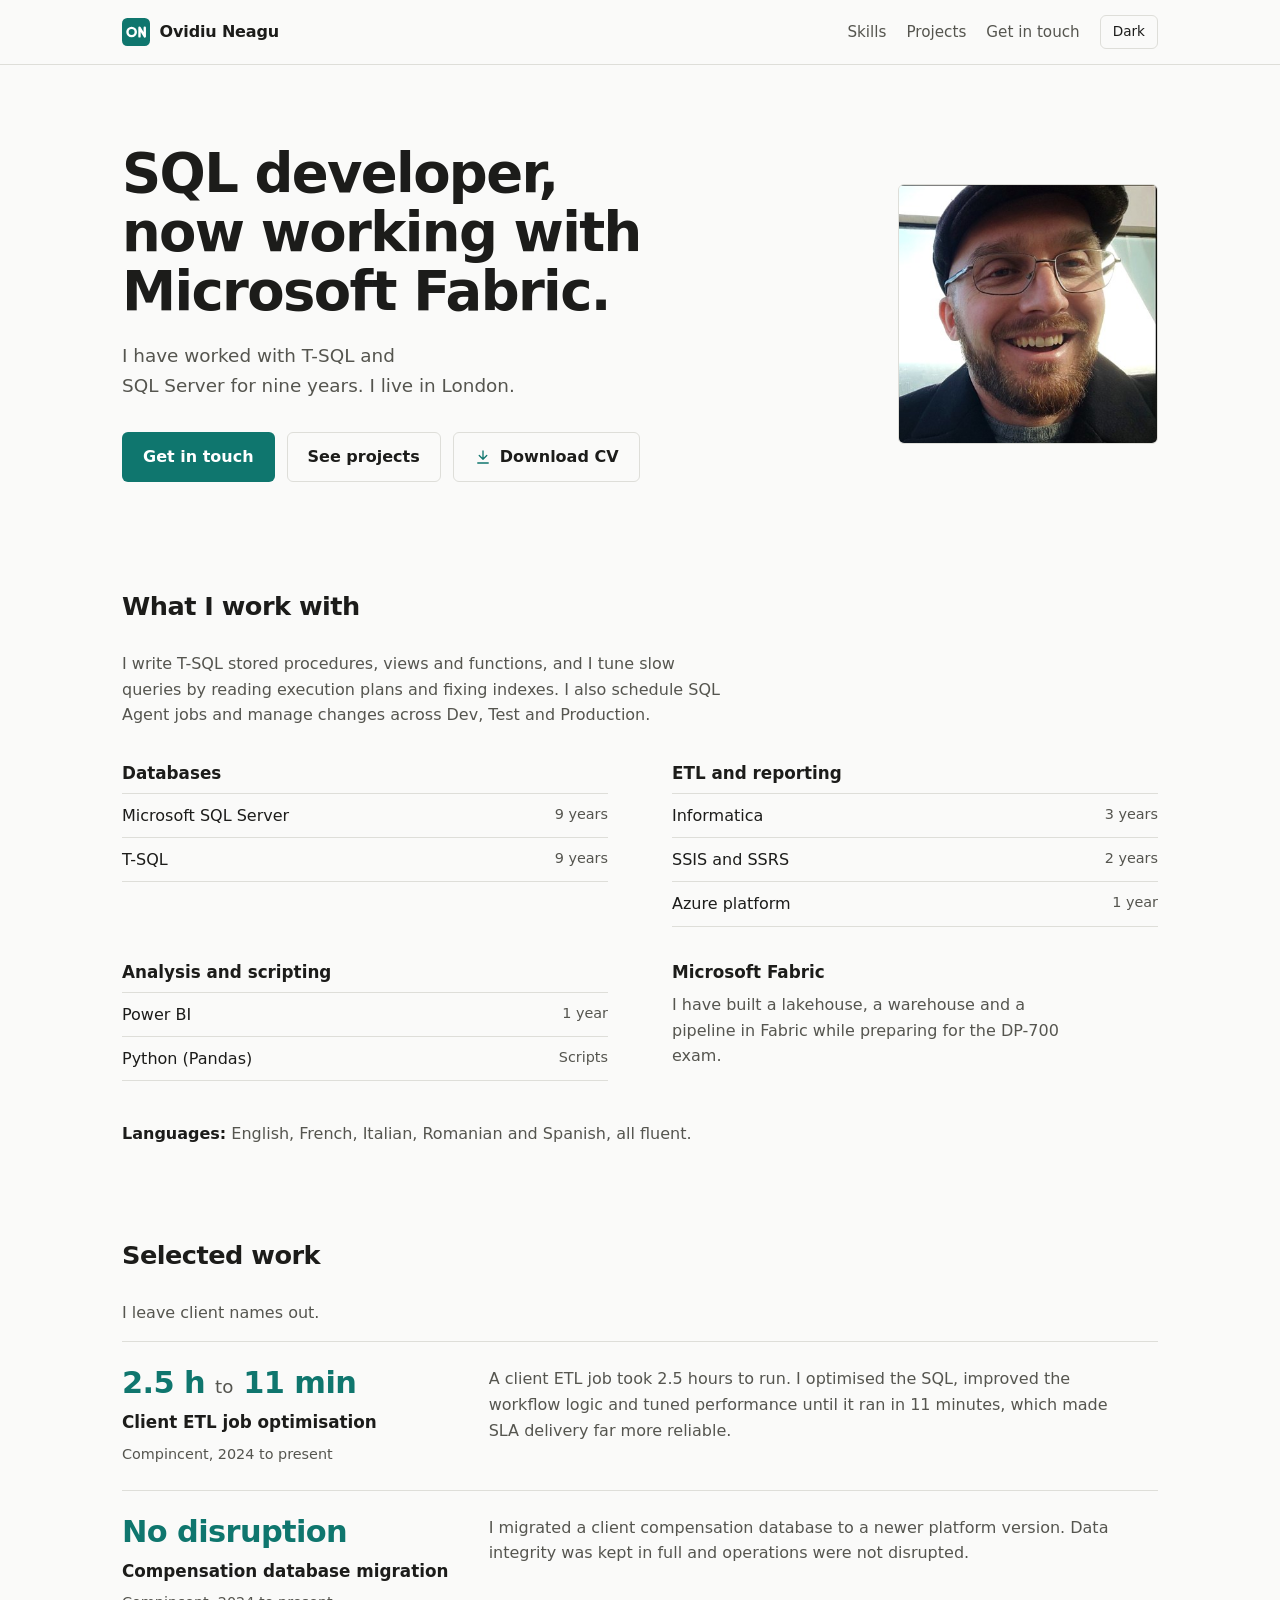
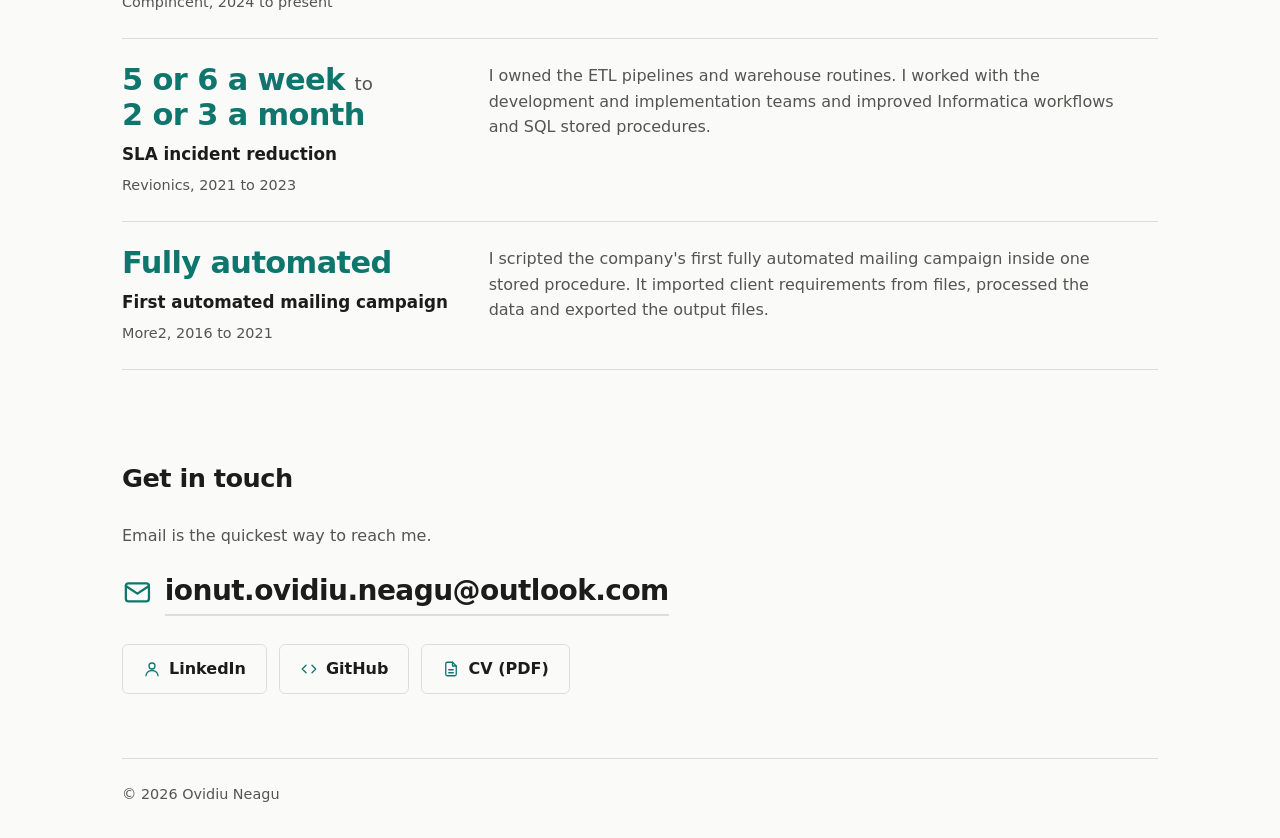
==== index.html @ e5dd5717 "Tighten hero, improve mobile layout, add contact icons and fix footer Co-Authored-By: Claude Opus 5." ====
<!doctype html>
<html lang="en">
<head>
  <meta charset="utf-8">
  <meta name="viewport" content="width=device-width, initial-scale=1">
  <title>Ovidiu Neagu | SQL Developer</title>
  <meta name="description" content="SQL developer with nine years of T-SQL and SQL Server experience, now working with Microsoft Fabric. Based in London.">
  <meta name="color-scheme" content="light dark">
  <meta name="theme-color" content="#fafaf9" media="(prefers-color-scheme: light)">
  <meta name="theme-color" content="#131312" media="(prefers-color-scheme: dark)">
  <link rel="canonical" href="https://ovidiuneagu.win/">
  <link rel="icon" href="favicon.svg" type="image/svg+xml">
  <link rel="icon" href="favicon.ico" sizes="48x48">
  <link rel="apple-touch-icon" href="apple-touch-icon.png">
  <meta property="og:title" content="Ovidiu Neagu | SQL Developer">
  <meta property="og:description" content="SQL developer with nine years of T-SQL and SQL Server experience, now working with Microsoft Fabric.">
  <meta property="og:type" content="website">
  <meta property="og:url" content="https://ovidiuneagu.win/">
  <meta property="og:site_name" content="Ovidiu Neagu">
  <meta property="og:image" content="https://ovidiuneagu.win/og.png">
  <meta property="og:image:width" content="1200">
  <meta property="og:image:height" content="630">
  <meta property="og:image:alt" content="Ovidiu Neagu, SQL developer with nine years of T-SQL and SQL Server experience, now working with Microsoft Fabric.">
  <meta name="twitter:card" content="summary_large_image">
  <script>
    /* Runs before first paint: restores the saved theme and marks JS as available. */
    (function () {
      var root = document.documentElement;
      root.classList.add("js");
      try {
        var saved = localStorage.getItem("theme");
        if (saved === "light" || saved === "dark") root.setAttribute("data-theme", saved);
      } catch (e) {}
    })();
  </script>
  <link rel="stylesheet" href="style.css">
  <script src="script.js" defer></script>
</head>
<body>
  <a class="skip" href="#main">Skip to content</a>

  <header class="nav">
    <div class="wrap nav-inner">
      <a class="brand" href="#top">
        <svg class="logo" viewBox="0 0 64 64" width="28" height="28" aria-hidden="true" focusable="false"><rect width="64" height="64" rx="12" fill="var(--accent)"/><circle cx="22" cy="32" r="9.5" fill="none" stroke="var(--on-accent)" stroke-width="5.5"/><path d="M40 42V22L52 42V22" fill="none" stroke="var(--on-accent)" stroke-width="5.5" stroke-linejoin="round" stroke-linecap="round"/></svg>
        <span>Ovidiu Neagu</span>
      </a>
      <nav aria-label="Primary">
        <a class="nav-skills" href="#skills">Skills</a>
        <a href="#projects">Projects</a>
        <a class="nav-contact" href="#contact">Get in touch</a>
        <button class="theme-toggle" type="button" id="theme-toggle" aria-label="Switch colour theme">Dark</button>
      </nav>
    </div>
  </header>

  <main id="main">
    <section class="hero wrap" id="top">
      <div class="hero-text">
        <h1>SQL developer, now working with Microsoft Fabric.</h1>
        <p class="lead">I have worked with <span class="nowrap">T-SQL</span> and <span class="nowrap">SQL Server</span> for nine years. I live in London.</p>
        <div class="actions">
          <a class="btn btn-primary" href="#contact">Get in touch</a>
          <a class="btn btn-ghost" href="#projects">See projects</a>
          <a class="btn btn-ghost" href="Ovidiu_Neagu_CV.pdf" download><svg class="icon" viewBox="0 0 24 24" width="18" height="18" fill="none" stroke="currentColor" stroke-width="1.75" stroke-linecap="round" stroke-linejoin="round" aria-hidden="true" focusable="false"><path d="M12 4v11m-5-5 5 5 5-5M5 20h14"/></svg>Download CV</a>
        </div>
      </div>
      <img class="portrait" src="portrait.jpg" width="400" height="400" alt="Ovidiu Neagu, smiling, wearing glasses and a flat cap">
    </section>

    <section class="wrap section reveal" id="skills">
      <h2>What I work with</h2>
      <p class="note">I write T-SQL stored procedures, views and functions, and I tune slow queries by reading execution plans and fixing indexes. I also schedule SQL Agent jobs and manage changes across Dev, Test and Production.</p>
      <div class="skill-groups">
        <div class="skill-group">
          <h3>Databases</h3>
          <ul class="skill-list">
            <li><span>Microsoft SQL Server</span><span class="yrs">9 years</span></li>
            <li><span>T-SQL</span><span class="yrs">9 years</span></li>
          </ul>
        </div>
        <div class="skill-group">
          <h3>ETL and reporting</h3>
          <ul class="skill-list">
            <li><span>Informatica</span><span class="yrs">3 years</span></li>
            <li><span>SSIS and SSRS</span><span class="yrs">2 years</span></li>
            <li><span>Azure platform</span><span class="yrs">1 year</span></li>
          </ul>
        </div>
        <div class="skill-group">
          <h3>Analysis and scripting</h3>
          <ul class="skill-list">
            <li><span>Power BI</span><span class="yrs">1 year</span></li>
            <li><span>Python (Pandas)</span><span class="yrs">Scripts</span></li>
          </ul>
        </div>
        <div class="skill-group">
          <h3>Microsoft Fabric</h3>
          <p>I have built a lakehouse, a warehouse and a pipeline in Fabric while preparing for the <span class="nowrap">DP-700</span> exam.</p>
        </div>
      </div>
      <p class="langs"><strong>Languages:</strong> English, French, Italian, Romanian and Spanish, all fluent.</p>
    </section>

    <section class="wrap section reveal" id="projects">
      <h2>Selected work</h2>
      <p class="note">I leave client names out.</p>
      <ol class="projects">
        <li>
          <div>
            <p class="result">2.5 h <span class="to">to</span> 11 min</p>
            <h3>Client ETL job optimisation</h3>
            <p class="meta">Compincent, 2024 to present</p>
          </div>
          <p>A client ETL job took 2.5 hours to run. I optimised the SQL, improved the workflow logic and tuned performance until it ran in 11 minutes, which made SLA delivery far more reliable.</p>
        </li>
        <li>
          <div>
            <p class="result">No disruption</p>
            <h3>Compensation database migration</h3>
            <p class="meta">Compincent, 2024 to present</p>
          </div>
          <p>I migrated a client compensation database to a newer platform version. Data integrity was kept in full and operations were not disrupted.</p>
        </li>
        <li>
          <div>
            <p class="result">5 or 6 a week <span class="to">to</span> 2 or 3 a month</p>
            <h3>SLA incident reduction</h3>
            <p class="meta">Revionics, 2021 to 2023</p>
          </div>
          <p>I owned the ETL pipelines and warehouse routines. I worked with the development and implementation teams and improved Informatica workflows and SQL stored procedures.</p>
        </li>
        <li>
          <div>
            <p class="result">Fully automated</p>
            <h3>First automated mailing campaign</h3>
            <p class="meta">More2, 2016 to 2021</p>
          </div>
          <p>I scripted the company's first fully automated mailing campaign inside one stored procedure. It imported client requirements from files, processed the data and exported the output files.</p>
        </li>
      </ol>
    </section>

    <!--
      Fabric learning log, hidden until there is a first entry.
      To bring it back: paste a section with id="fabric" here and add a nav link to #fabric.
    -->

    <section class="wrap section contact reveal" id="contact">
      <h2>Get in touch</h2>
      <p class="note">Email is the quickest way to reach me.</p>
      <a class="email-big" href="mailto:ionut.ovidiu.neagu@outlook.com"><svg class="icon" viewBox="0 0 24 24" width="18" height="18" fill="none" stroke="currentColor" stroke-width="1.75" stroke-linecap="round" stroke-linejoin="round" aria-hidden="true" focusable="false"><rect x="3" y="5" width="18" height="14" rx="2"/><path d="m3 7 9 6 9-6"/></svg><span>ionut.ovidiu.neagu@outlook.com</span></a>
      <ul class="contact-links">
        <li><a class="btn btn-ghost" href="https://www.linkedin.com/in/ovi-neagu-33716b99/"><svg class="icon" viewBox="0 0 24 24" width="18" height="18" fill="none" stroke="currentColor" stroke-width="1.75" stroke-linecap="round" stroke-linejoin="round" aria-hidden="true" focusable="false"><circle cx="12" cy="8" r="4"/><path d="M4 21c0-4 3.6-7 8-7s8 3 8 7"/></svg>LinkedIn</a></li>
        <li><a class="btn btn-ghost" href="https://github.com/OvISaN-1"><svg class="icon" viewBox="0 0 24 24" width="18" height="18" fill="none" stroke="currentColor" stroke-width="1.75" stroke-linecap="round" stroke-linejoin="round" aria-hidden="true" focusable="false"><path d="m8 7-5 5 5 5M16 7l5 5-5 5"/></svg>GitHub</a></li>
        <li><a class="btn btn-ghost" href="Ovidiu_Neagu_CV.pdf" download><svg class="icon" viewBox="0 0 24 24" width="18" height="18" fill="none" stroke="currentColor" stroke-width="1.75" stroke-linecap="round" stroke-linejoin="round" aria-hidden="true" focusable="false"><path d="M14 3H7a2 2 0 0 0-2 2v14a2 2 0 0 0 2 2h10a2 2 0 0 0 2-2V8z"/><path d="M14 3v5h5M9 13h6M9 17h6"/></svg>CV (PDF)</a></li>
      </ul>
    </section>
  </main>

  <footer class="wrap footer">
    <p>&copy; 2026 Ovidiu Neagu</p>
  </footer>
</body>
</html>
---- style.css ----
:root {
  color-scheme: light;
  --bg: #fafaf9;
  --text: #1c1c1a;
  --muted: #55554f;
  --line: #deded9;
  --accent: #0f766e;
  --on-accent: #ffffff;
  --radius: 6px;
  --font: system-ui, -apple-system, "Segoe UI", Roboto, "Helvetica Neue", Arial, sans-serif;
}

/* Dark follows the system unless the visitor chose a theme with the toggle. */
@media (prefers-color-scheme: dark) {
  :root:not([data-theme="light"]) {
    color-scheme: dark;
    --bg: #131312;
    --text: #ecece8;
    --muted: #a8a8a0;
    --line: #2d2d2a;
    --accent: #5eead4;
    --on-accent: #042f2e;
  }
}

:root[data-theme="dark"] {
  color-scheme: dark;
  --bg: #131312;
  --text: #ecece8;
  --muted: #a8a8a0;
  --line: #2d2d2a;
  --accent: #5eead4;
  --on-accent: #042f2e;
}

* { box-sizing: border-box; }
html { scroll-behavior: smooth; }
body {
  margin: 0;
  background: var(--bg);
  color: var(--text);
  font-family: var(--font);
  line-height: 1.6;
  -webkit-font-smoothing: antialiased;
  transition: background-color .25s ease, color .25s ease;
}

.wrap { max-width: 1100px; margin: 0 auto; padding: 0 1rem; }
@media (min-width: 768px) { .wrap { padding: 0 2rem; } }

a { color: inherit; }
:focus-visible { outline: 2px solid var(--accent); outline-offset: 3px; border-radius: var(--radius); }

.skip {
  position: absolute; left: -999px; top: 0;
  background: var(--accent); color: var(--on-accent);
  padding: .5rem 1rem; border-radius: var(--radius);
}
.skip:focus { left: 1rem; top: 1rem; z-index: 20; }

/* Navigation */
.nav {
  position: sticky; top: 0; z-index: 10;
  background: var(--bg);
  border-bottom: 1px solid var(--line);
  transition: background-color .25s ease, border-color .25s ease;
}
.nav-inner { display: flex; align-items: center; justify-content: space-between; height: 64px; }
.brand { display: inline-flex; align-items: center; gap: .6rem; font-weight: 600; text-decoration: none; letter-spacing: -0.01em; }
.logo { display: block; flex: none; }
.nav nav { display: flex; align-items: center; gap: 1.25rem; font-size: .95rem; }
.nav nav a { text-decoration: none; color: var(--muted); transition: color .2s ease; }
.nav nav a:hover { color: var(--text); }

.theme-toggle {
  font: inherit;
  font-size: .85rem;
  color: var(--text);
  background: transparent;
  border: 1px solid var(--line);
  border-radius: var(--radius);
  padding: .3rem .75rem;
  cursor: pointer;
  transition: border-color .2s ease, transform .15s ease;
}
.theme-toggle:hover { border-color: var(--muted); }
.theme-toggle:active { transform: translateY(1px); }

@media (max-width: 560px) {
  .nav nav { gap: .9rem; font-size: .85rem; }
  .nav-skills, .nav-contact { display: none; }
}

/* Hero */
.hero {
  padding-top: 2.5rem; padding-bottom: 1.5rem;
  display: grid; grid-template-columns: minmax(0, 1fr); gap: 1.75rem; align-items: center;
}
.portrait {
  display: block; width: 100%; max-width: 104px; height: auto; aspect-ratio: 1; order: -1;
  object-fit: cover; border-radius: var(--radius); border: 1px solid var(--line);
}
@media (min-width: 860px) {
  .hero { grid-template-columns: minmax(0, 1fr) 260px; gap: 4rem; padding-top: 5rem; padding-bottom: 2rem; }
  .portrait { max-width: none; order: 0; }
}
h1 {
  font-size: clamp(2.1rem, 4.6vw, 3.4rem);
  line-height: 1.08;
  letter-spacing: -0.03em;
  font-weight: 650;
  margin: 0 0 1.25rem;
  max-width: 22ch;
  text-wrap: balance;
}
.lead { font-size: 1.15rem; color: var(--muted); max-width: 52ch; margin: 0 0 2rem; text-wrap: balance; }
.nowrap { white-space: nowrap; }
.actions { display: flex; flex-wrap: wrap; gap: .75rem; }
@media (max-width: 560px) {
  .actions { display: grid; grid-template-columns: 1fr 1fr; }
  .actions .btn-primary { grid-column: 1 / -1; }
}
@media (max-width: 380px) {
  .actions { grid-template-columns: 1fr; }
}

.btn {
  display: inline-flex; align-items: center; justify-content: center; gap: .5rem;
  padding: .7rem 1.25rem;
  border-radius: var(--radius);
  text-decoration: none;
  font-weight: 550;
  white-space: nowrap;
  border: 1px solid transparent;
  transition: transform .15s ease, filter .2s ease, border-color .2s ease;
}
.btn:active { transform: translateY(1px); }
.btn-primary { background: var(--accent); color: var(--on-accent); }
.btn-primary:hover { filter: brightness(1.08); }
.btn-ghost { border-color: var(--line); color: var(--text); }
.btn-ghost:hover { border-color: var(--muted); }
.icon { flex: none; display: block; }
.btn-ghost .icon { color: var(--accent); }

/* Sections */
.section { padding-top: 4.5rem; padding-bottom: 1rem; scroll-margin-top: 64px; }
h2 { font-size: 1.6rem; letter-spacing: -0.02em; margin: 0 0 1.5rem; }
h3 { font-size: 1.05rem; margin: 0 0 .4rem; }
p { margin: 0 0 1rem; }
.note { color: var(--muted); max-width: 60ch; }

/* Skills: grouped rows with years, two columns on wider screens */
.skill-groups { display: grid; grid-template-columns: 1fr; gap: 2rem 4rem; margin-top: 2rem; }
.skill-group p { color: var(--muted); max-width: 40ch; margin: 0; }
.skill-list { list-style: none; margin: 0; padding: 0; }
.skill-list li { display: flex; justify-content: space-between; gap: 1rem; padding: .55rem 0; border-top: 1px solid var(--line); }
.skill-list li:last-child { border-bottom: 1px solid var(--line); }
.yrs { color: var(--muted); font-size: .9rem; font-variant-numeric: tabular-nums; white-space: nowrap; }
.langs { margin: 2.5rem 0 0; color: var(--muted); }
.langs strong { color: var(--text); font-weight: 600; }
@media (min-width: 768px) { .skill-groups { grid-template-columns: 1fr 1fr; } }

/* Projects */
.projects { list-style: none; margin: 0; padding: 0; }
.projects li { padding: 1.5rem 0; border-top: 1px solid var(--line); display: grid; grid-template-columns: 1fr; gap: .25rem 2rem; }
.projects li:last-child { border-bottom: 1px solid var(--line); }
.projects p { color: var(--muted); margin: 0; max-width: 62ch; }
.projects .meta { font-size: .9rem; margin-top: .15rem; }
.projects .result { color: var(--accent); font-size: clamp(1.5rem, 3vw, 1.9rem); font-weight: 650; letter-spacing: -0.02em; line-height: 1.15; margin: 0 0 .5rem; max-width: 14ch; text-wrap: balance; font-variant-numeric: tabular-nums; }
.projects .to { color: var(--muted); font-size: .6em; font-weight: 500; letter-spacing: 0; }
@media (min-width: 768px) { .projects li { grid-template-columns: 1fr 2fr; } }

/* Contact */
.contact { padding-bottom: 4rem; }
.email-big {
  display: inline-flex; align-items: center; gap: .75rem; margin-top: .25rem;
  font-size: clamp(1.1rem, 3.2vw, 1.75rem); font-weight: 600; letter-spacing: -0.02em;
  color: var(--text); text-decoration: none; overflow-wrap: anywhere;
}
.email-big .icon { width: 1.1em; height: 1.1em; color: var(--accent); }
.email-big span { border-bottom: 2px solid var(--line); transition: border-color .2s ease; }
.email-big:hover span { border-color: var(--accent); }
.contact-links { list-style: none; padding: 0; margin: 1.75rem 0 0; display: flex; flex-wrap: wrap; gap: .75rem; }

.footer { padding-bottom: 2rem; color: var(--muted); font-size: .9rem; }
.footer p { border-top: 1px solid var(--line); padding-top: 1.5rem; margin: 0; }

/* Scroll reveal: only hides content when JavaScript is running. */
.js .reveal { opacity: 0; transform: translateY(14px); transition: opacity .6s cubic-bezier(.16, 1, .3, 1), transform .6s cubic-bezier(.16, 1, .3, 1); }
.js .reveal.is-visible { opacity: 1; transform: none; }

@media (prefers-reduced-motion: reduce) {
  html { scroll-behavior: auto; }
  * { transition: none !important; }
  .js .reveal { opacity: 1; transform: none; }
}
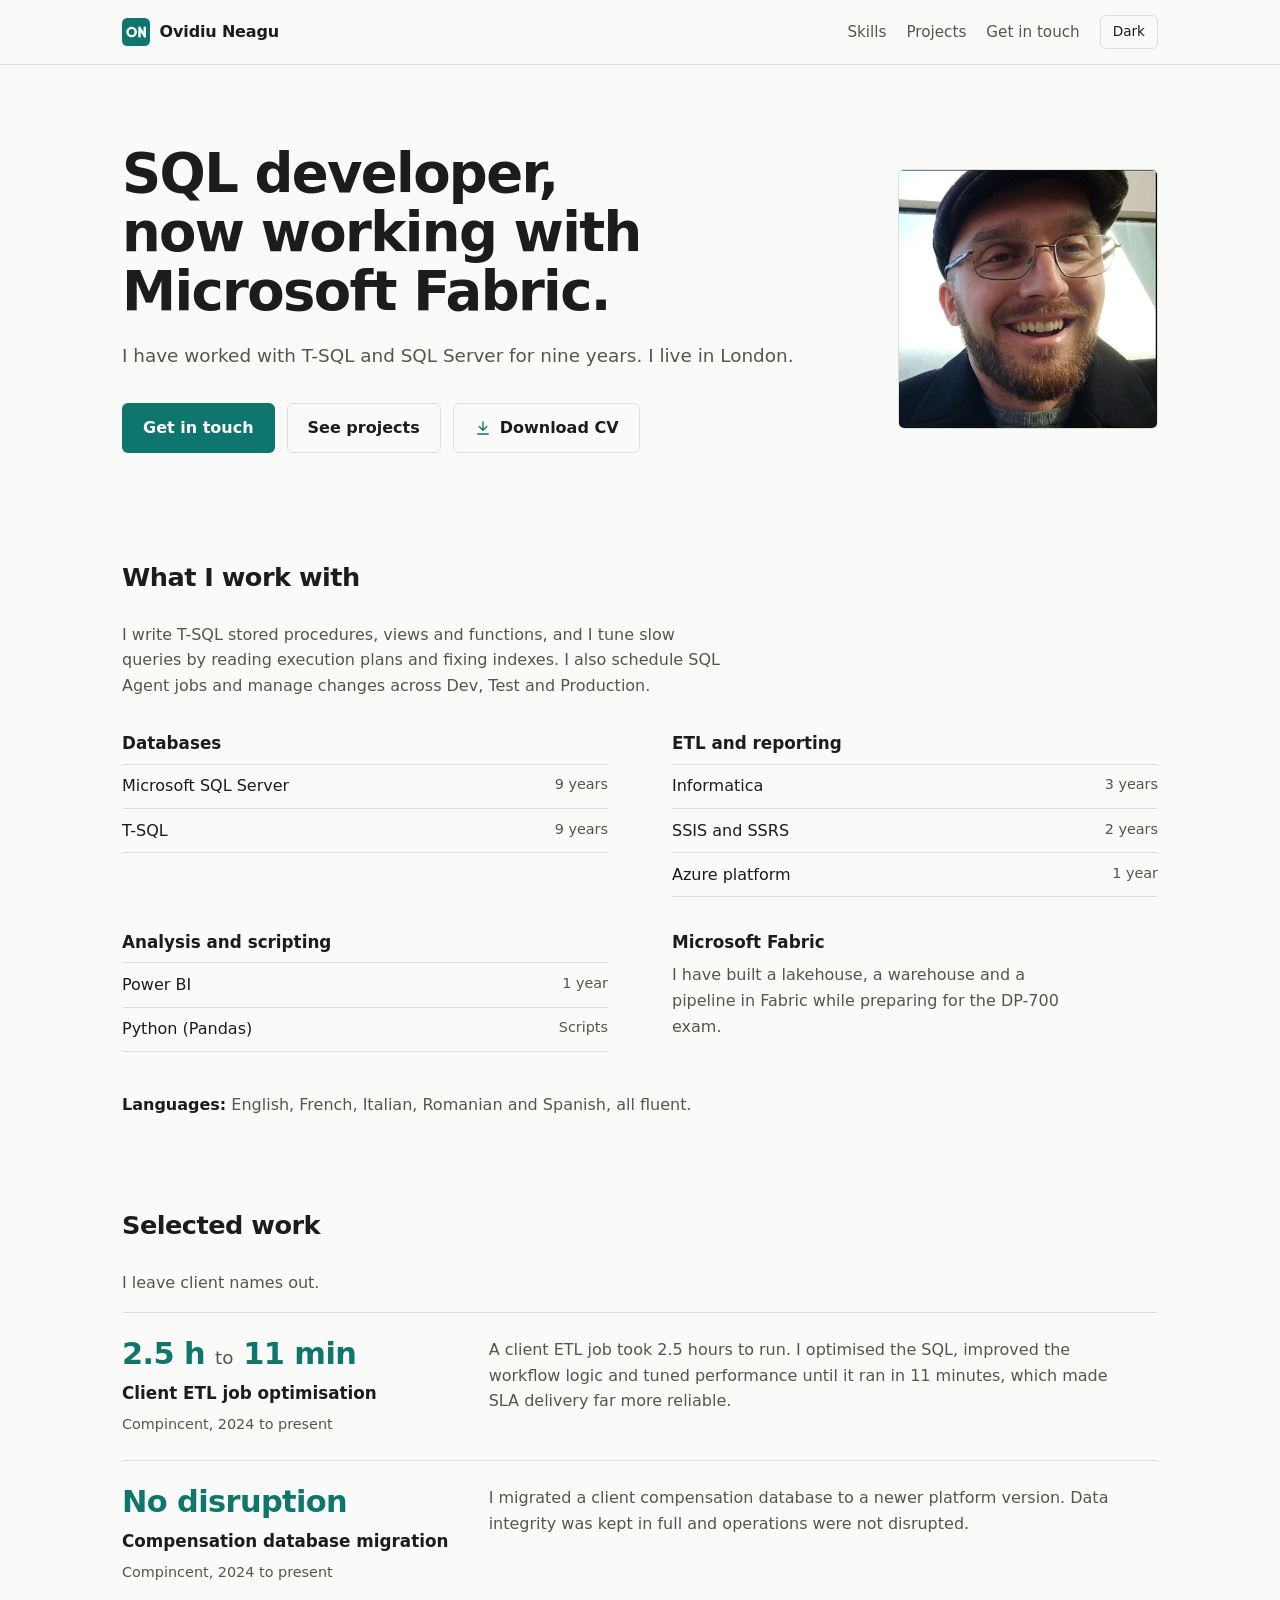
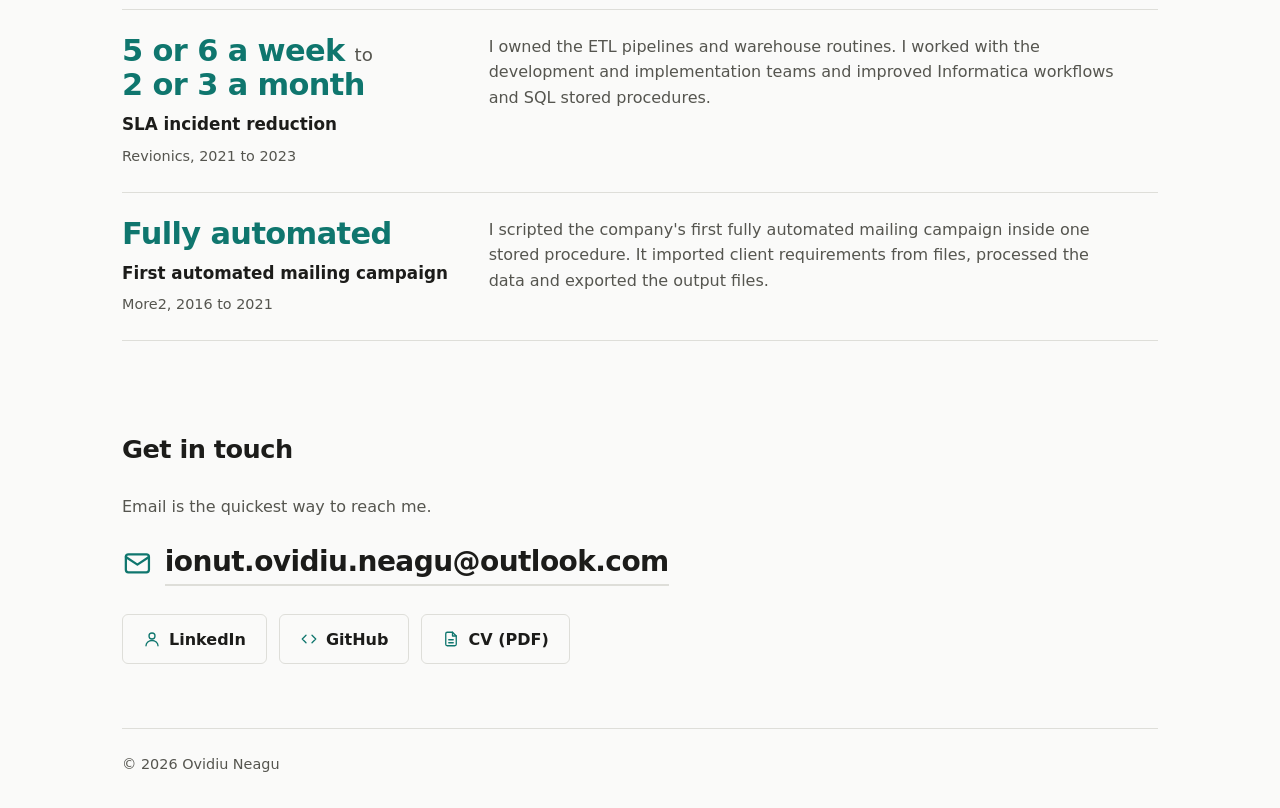
==== commit b5c6e758: "Fix awkward line breaks in the hero intro Co-Authored-By: Claude Opus 5.5 <noreply@anthropic.com> Cl" ====
--- a/index.html
+++ b/index.html
@@ -58,7 +58,7 @@
     <section class="hero wrap" id="top">
       <div class="hero-text">
         <h1>SQL developer, now working with Microsoft Fabric.</h1>
-        <p class="lead">I have worked with <span class="nowrap">T-SQL</span> and <span class="nowrap">SQL Server</span> for nine years. I live in London.</p>
+        <p class="lead">I have worked with <span class="nowrap">T-SQL</span> and <span class="nowrap">SQL Server</span> <span class="nowrap">for nine years.</span> <span class="nowrap">I live in London.</span></p>
         <div class="actions">
           <a class="btn btn-primary" href="#contact">Get in touch</a>
           <a class="btn btn-ghost" href="#projects">See projects</a>
--- a/style.css
+++ b/style.css
@@ -113,7 +113,7 @@
   max-width: 22ch;
   text-wrap: balance;
 }
-.lead { font-size: 1.15rem; color: var(--muted); max-width: 52ch; margin: 0 0 2rem; text-wrap: balance; }
+.lead { font-size: 1.15rem; color: var(--muted); max-width: 58ch; margin: 0 0 2rem; text-wrap: pretty; }
 .nowrap { white-space: nowrap; }
 .actions { display: flex; flex-wrap: wrap; gap: .75rem; }
 @media (max-width: 560px) {
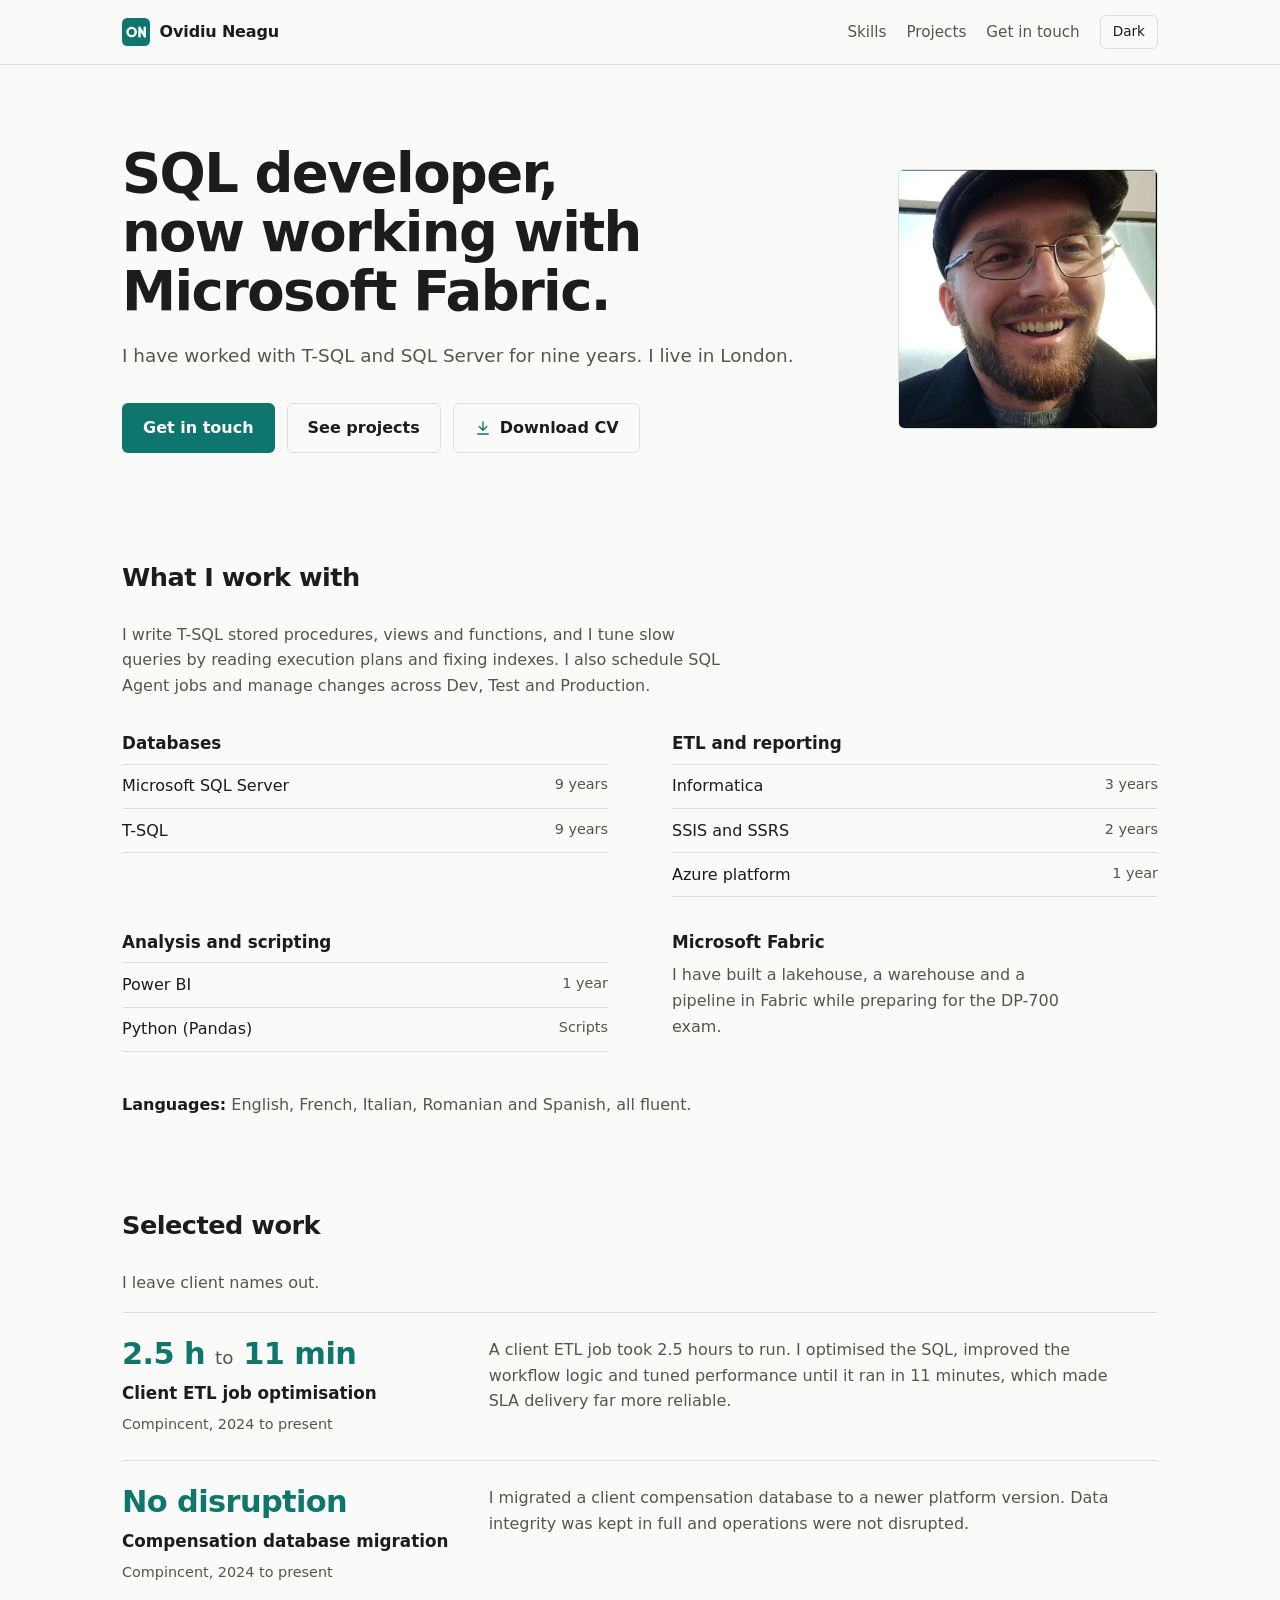
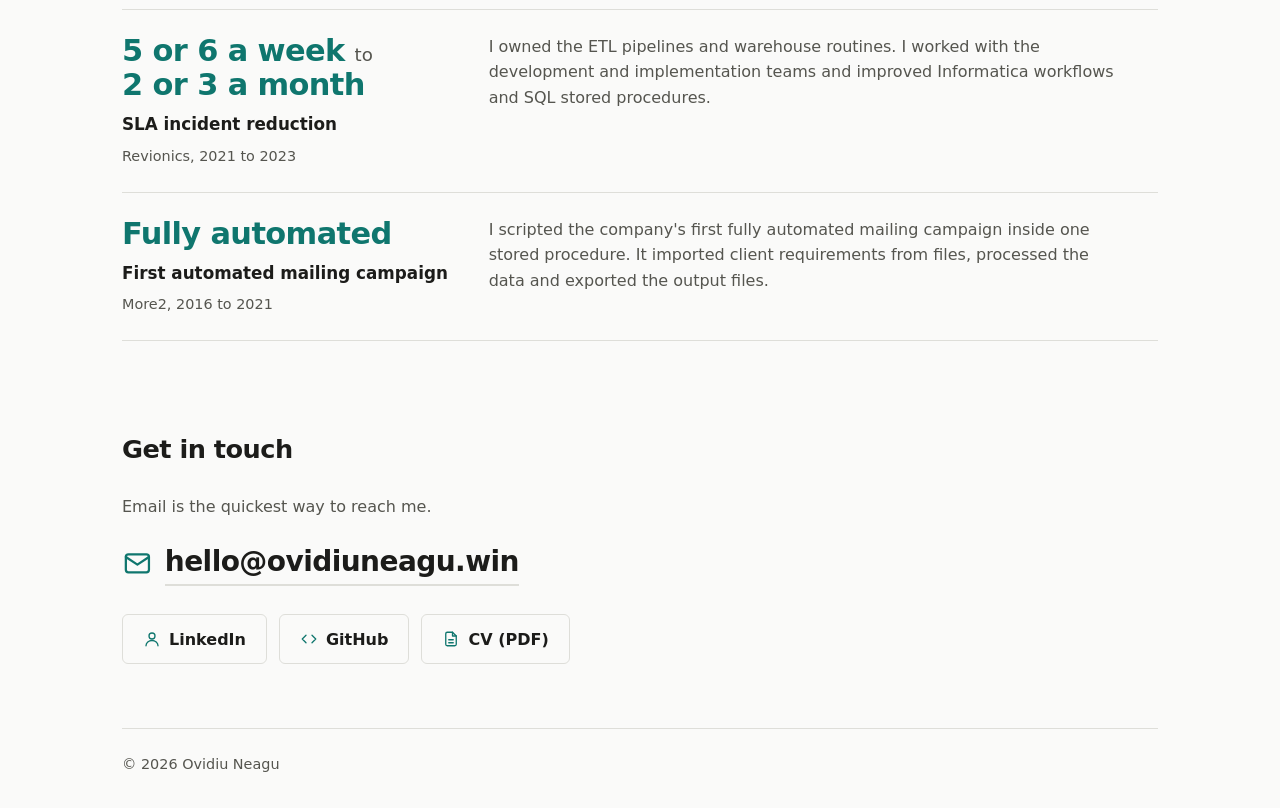
==== commit 80b74f47: "Switch to hello@ovidiuneagu.win, hide address from scrapers, update CV Co-Authored-By: Claude Opus 5" ====
--- a/index.html
+++ b/index.html
@@ -149,7 +149,7 @@
     <section class="wrap section contact reveal" id="contact">
       <h2>Get in touch</h2>
       <p class="note">Email is the quickest way to reach me.</p>
-      <a class="email-big" href="mailto:ionut.ovidiu.neagu@outlook.com"><svg class="icon" viewBox="0 0 24 24" width="18" height="18" fill="none" stroke="currentColor" stroke-width="1.75" stroke-linecap="round" stroke-linejoin="round" aria-hidden="true" focusable="false"><rect x="3" y="5" width="18" height="14" rx="2"/><path d="m3 7 9 6 9-6"/></svg><span>ionut.ovidiu.neagu@outlook.com</span></a>
+      <a class="email-big" id="email-link" href="#contact" data-user="hello" data-domain="ovidiuneagu.win"><svg class="icon" viewBox="0 0 24 24" width="18" height="18" fill="none" stroke="currentColor" stroke-width="1.75" stroke-linecap="round" stroke-linejoin="round" aria-hidden="true" focusable="false"><rect x="3" y="5" width="18" height="14" rx="2"/><path d="m3 7 9 6 9-6"/></svg><span>hello at ovidiuneagu.win</span></a>
       <ul class="contact-links">
         <li><a class="btn btn-ghost" href="https://www.linkedin.com/in/ovi-neagu-33716b99/"><svg class="icon" viewBox="0 0 24 24" width="18" height="18" fill="none" stroke="currentColor" stroke-width="1.75" stroke-linecap="round" stroke-linejoin="round" aria-hidden="true" focusable="false"><circle cx="12" cy="8" r="4"/><path d="M4 21c0-4 3.6-7 8-7s8 3 8 7"/></svg>LinkedIn</a></li>
         <li><a class="btn btn-ghost" href="https://github.com/OvISaN-1"><svg class="icon" viewBox="0 0 24 24" width="18" height="18" fill="none" stroke="currentColor" stroke-width="1.75" stroke-linecap="round" stroke-linejoin="round" aria-hidden="true" focusable="false"><path d="m8 7-5 5 5 5M16 7l5 5-5 5"/></svg>GitHub</a></li>
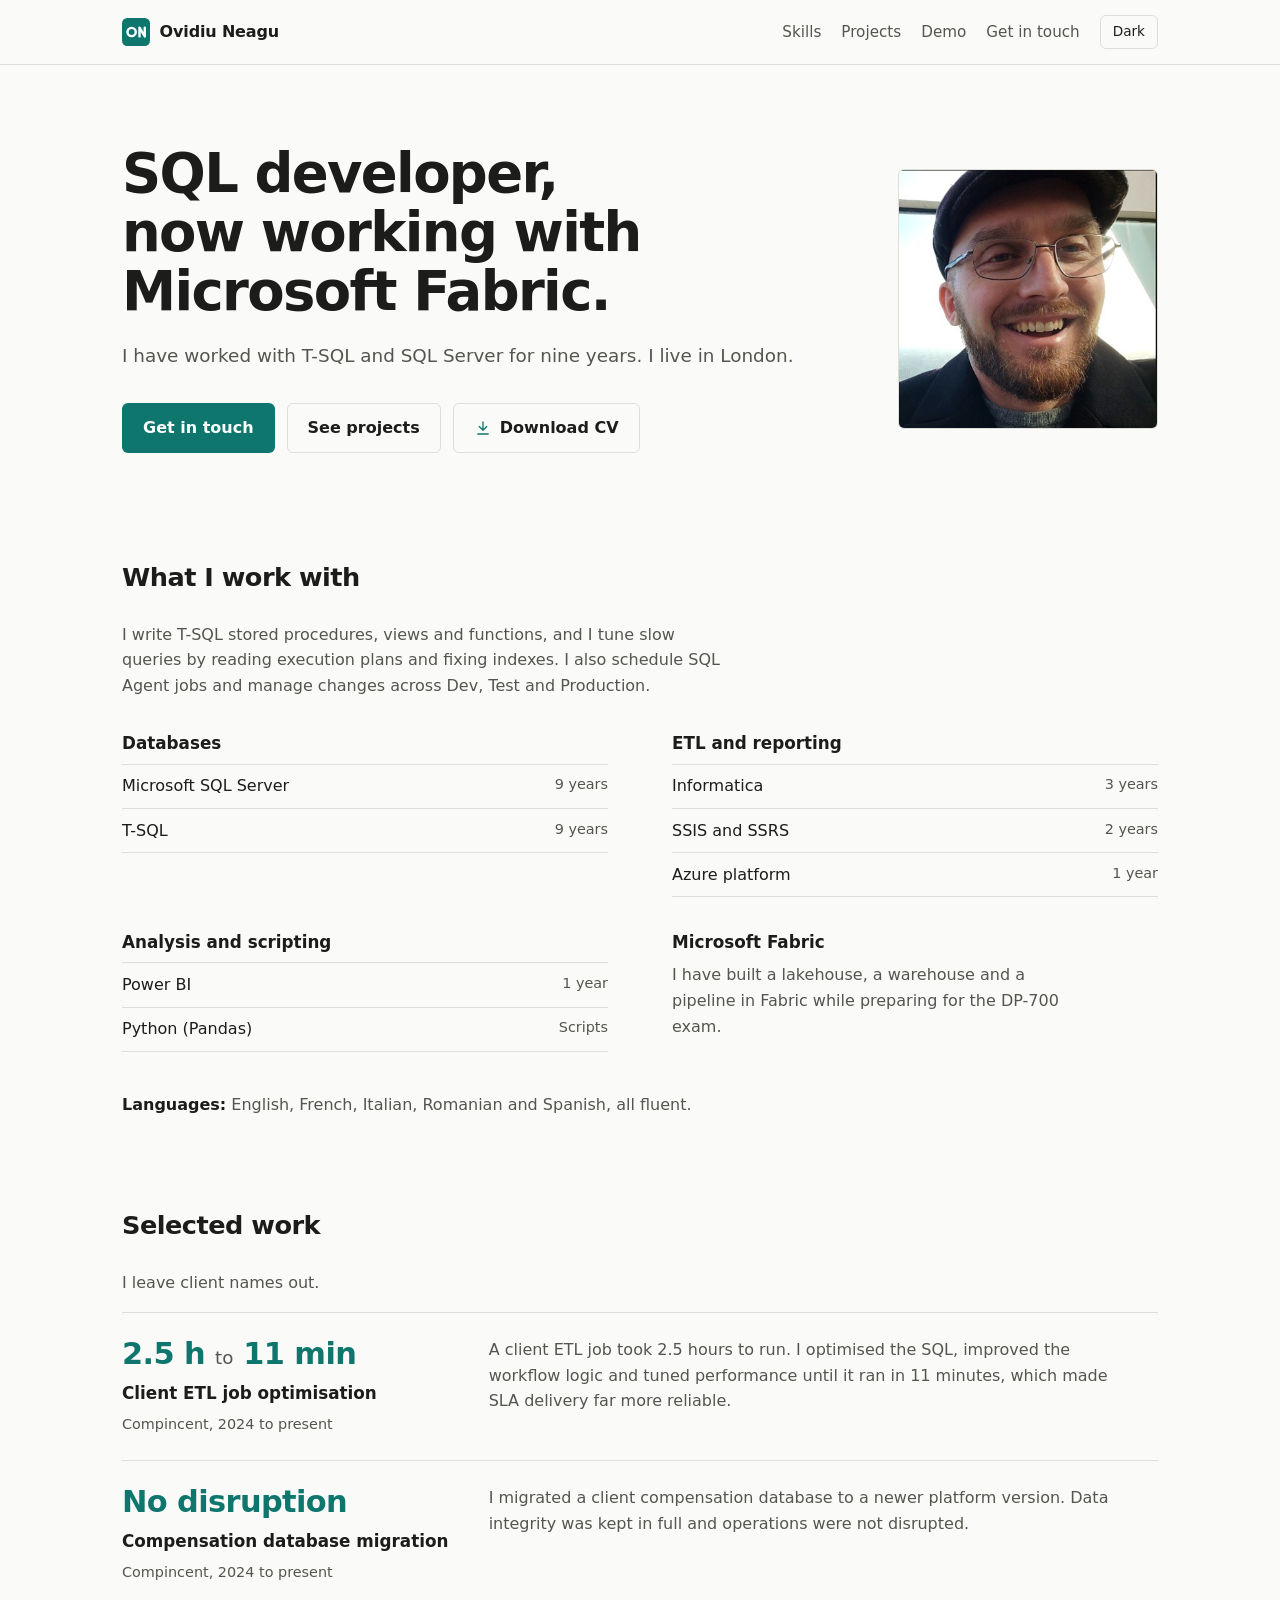
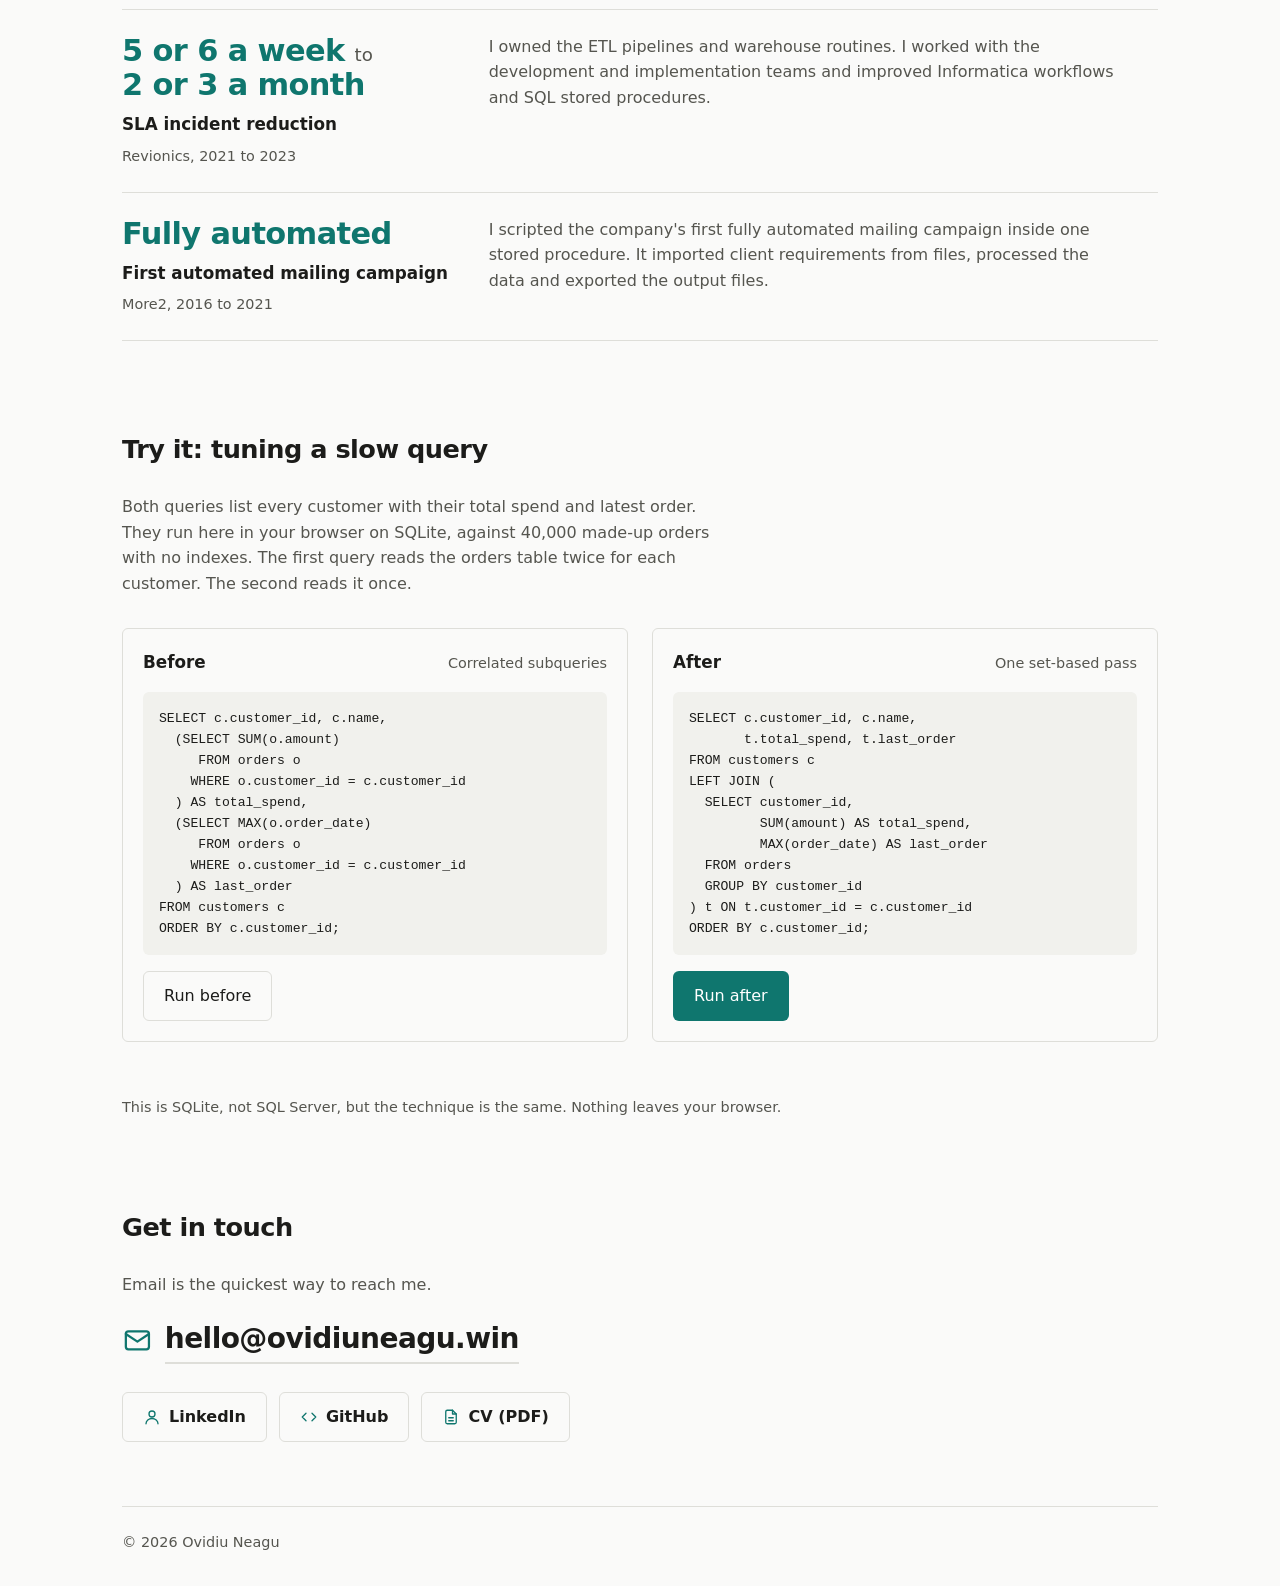
==== commit 0b6a81e6: "Add in-browser query tuning demo (SQLite WebAssembly) Co-Authored-By: Claude Opus 5.5 <noreply@anthr" ====
--- a/index.html
+++ b/index.html
@@ -35,6 +35,7 @@
   </script>
   <link rel="stylesheet" href="style.css">
   <script src="script.js" defer></script>
+  <script src="demo.js" defer></script>
 </head>
 <body>
   <a class="skip" href="#main">Skip to content</a>
@@ -48,6 +49,7 @@
       <nav aria-label="Primary">
         <a class="nav-skills" href="#skills">Skills</a>
         <a href="#projects">Projects</a>
+        <a class="nav-demo" href="#demo">Demo</a>
         <a class="nav-contact" href="#contact">Get in touch</a>
         <button class="theme-toggle" type="button" id="theme-toggle" aria-label="Switch colour theme">Dark</button>
       </nav>
@@ -141,6 +143,53 @@
       </ol>
     </section>
 
+    <section class="wrap section reveal" id="demo">
+      <h2>Try it: tuning a slow query</h2>
+      <p class="note">Both queries list every customer with their total spend and latest order. They run here in your browser on SQLite, against 40,000 made-up orders with no indexes. The first query reads the orders table twice for each customer. The second reads it once.</p>
+      <div class="demo">
+        <div class="demo-card">
+          <div class="demo-head">
+            <h3>Before</h3>
+            <span>Correlated subqueries</span>
+          </div>
+<pre class="code"><code>SELECT c.customer_id, c.name,
+  (SELECT SUM(o.amount)
+     FROM orders o
+    WHERE o.customer_id = c.customer_id
+  ) AS total_spend,
+  (SELECT MAX(o.order_date)
+     FROM orders o
+    WHERE o.customer_id = c.customer_id
+  ) AS last_order
+FROM customers c
+ORDER BY c.customer_id;</code></pre>
+          <button class="btn btn-ghost demo-run" type="button" data-query="slow">Run before</button>
+          <div class="demo-out" aria-live="polite"></div>
+        </div>
+        <div class="demo-card">
+          <div class="demo-head">
+            <h3>After</h3>
+            <span>One set-based pass</span>
+          </div>
+<pre class="code"><code>SELECT c.customer_id, c.name,
+       t.total_spend, t.last_order
+FROM customers c
+LEFT JOIN (
+  SELECT customer_id,
+         SUM(amount) AS total_spend,
+         MAX(order_date) AS last_order
+  FROM orders
+  GROUP BY customer_id
+) t ON t.customer_id = c.customer_id
+ORDER BY c.customer_id;</code></pre>
+          <button class="btn btn-primary demo-run" type="button" data-query="fast">Run after</button>
+          <div class="demo-out" aria-live="polite"></div>
+        </div>
+      </div>
+      <p class="demo-summary" aria-live="polite"></p>
+      <p class="demo-foot">This is SQLite, not SQL Server, but the technique is the same. Nothing leaves your browser.</p>
+    </section>
+
     <!--
       Fabric learning log, hidden until there is a first entry.
       To bring it back: paste a section with id="fabric" here and add a nav link to #fabric.
--- a/style.css
+++ b/style.css
@@ -6,6 +6,7 @@
   --line: #deded9;
   --accent: #0f766e;
   --on-accent: #ffffff;
+  --code-bg: #f1f1ed;
   --radius: 6px;
   --font: system-ui, -apple-system, "Segoe UI", Roboto, "Helvetica Neue", Arial, sans-serif;
 }
@@ -20,6 +21,7 @@
     --line: #2d2d2a;
     --accent: #5eead4;
     --on-accent: #042f2e;
+    --code-bg: #1c1c1a;
   }
 }
 
@@ -31,6 +33,7 @@
   --line: #2d2d2a;
   --accent: #5eead4;
   --on-accent: #042f2e;
+  --code-bg: #1c1c1a;
 }
 
 * { box-sizing: border-box; }
@@ -88,7 +91,7 @@
 
 @media (max-width: 560px) {
   .nav nav { gap: .9rem; font-size: .85rem; }
-  .nav-skills, .nav-contact { display: none; }
+  .nav-skills, .nav-contact, .nav-demo { display: none; }
 }
 
 /* Hero */
@@ -135,9 +138,10 @@
   transition: transform .15s ease, filter .2s ease, border-color .2s ease;
 }
 .btn:active { transform: translateY(1px); }
+button.btn { font: inherit; cursor: pointer; }
 .btn-primary { background: var(--accent); color: var(--on-accent); }
 .btn-primary:hover { filter: brightness(1.08); }
-.btn-ghost { border-color: var(--line); color: var(--text); }
+.btn-ghost { border-color: var(--line); color: var(--text); background: transparent; }
 .btn-ghost:hover { border-color: var(--muted); }
 .icon { flex: none; display: block; }
 .btn-ghost .icon { color: var(--accent); }
@@ -170,6 +174,34 @@
 .projects .to { color: var(--muted); font-size: .6em; font-weight: 500; letter-spacing: 0; }
 @media (min-width: 768px) { .projects li { grid-template-columns: 1fr 2fr; } }
 
+/* Query tuning demo */
+.demo { display: grid; grid-template-columns: minmax(0, 1fr); gap: 1.5rem; margin-top: 2rem; }
+@media (min-width: 900px) { .demo { grid-template-columns: minmax(0, 1fr) minmax(0, 1fr); } }
+.demo-card { border: 1px solid var(--line); border-radius: var(--radius); padding: 1.25rem; display: flex; flex-direction: column; gap: 1rem; min-width: 0; }
+.demo-head { display: flex; align-items: baseline; justify-content: space-between; gap: 1rem; }
+.demo-head h3 { margin: 0; }
+.demo-head span { color: var(--muted); font-size: .9rem; }
+.code {
+  margin: 0; padding: 1rem; background: var(--code-bg); border-radius: var(--radius);
+  overflow-x: auto; font: .82rem/1.6 ui-monospace, SFMono-Regular, Menlo, Consolas, monospace;
+  flex: 1;
+}
+.demo-run { align-self: flex-start; }
+@media (max-width: 560px) {
+  .demo-card { padding: 1rem; }
+  .code { padding: .85rem; font-size: .74rem; }
+}
+.demo-run:disabled { opacity: .6; cursor: progress; }
+.demo-out:empty { display: none; }
+.demo-time { margin: 0 0 .75rem; display: flex; align-items: baseline; gap: .75rem; flex-wrap: wrap; }
+.demo-time strong { font-size: 1.5rem; letter-spacing: -0.02em; font-variant-numeric: tabular-nums; }
+.demo-time span { color: var(--muted); font-size: .9rem; }
+.demo-plan-label { margin: 0 0 .35rem; font-size: .8rem; color: var(--muted); }
+.demo-plan { list-style: none; margin: 0; padding: 0; font: .78rem/1.7 ui-monospace, SFMono-Regular, Menlo, Consolas, monospace; color: var(--muted); }
+.demo-plan li::before { content: "> "; color: var(--accent); }
+.demo-summary { margin: 1.5rem 0 0; font-weight: 600; min-height: 1.6em; }
+.demo-foot { color: var(--muted); font-size: .9rem; margin: .25rem 0 0; }
+
 /* Contact */
 .contact { padding-bottom: 4rem; }
 .email-big {
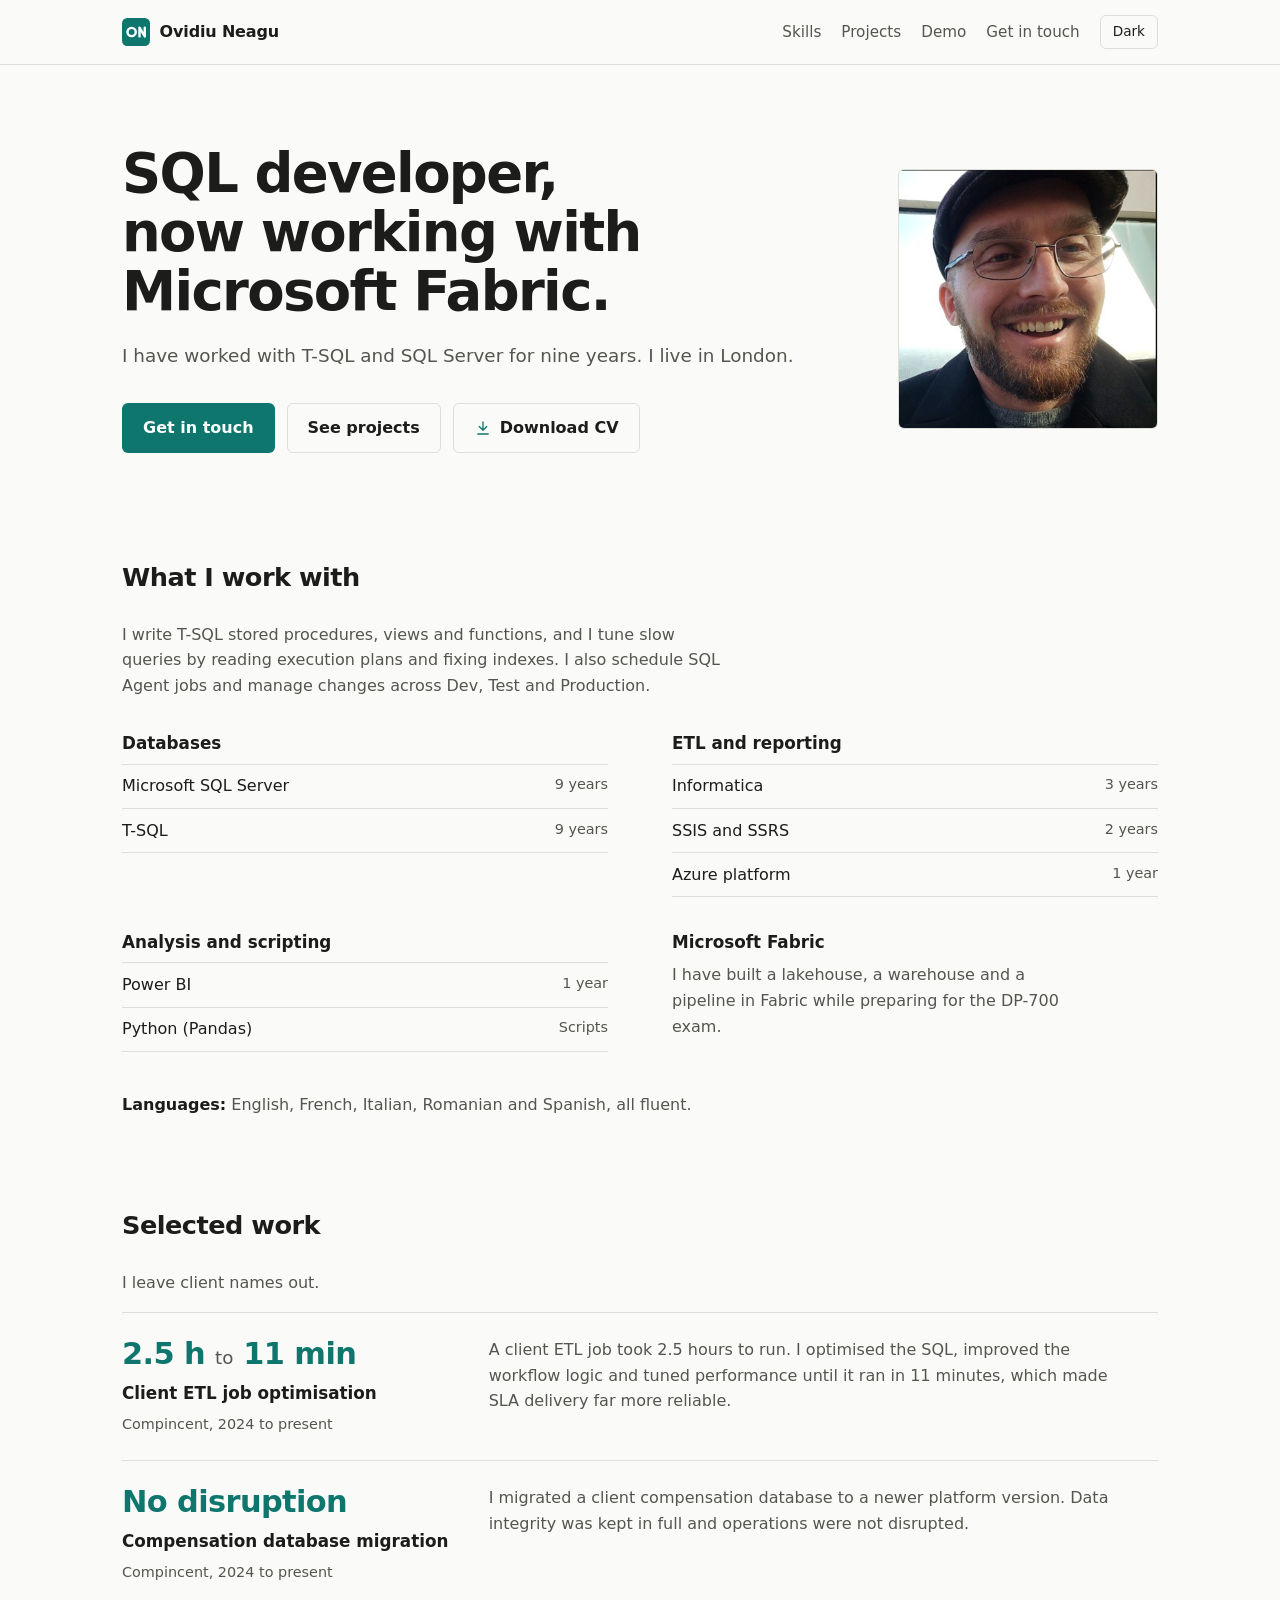
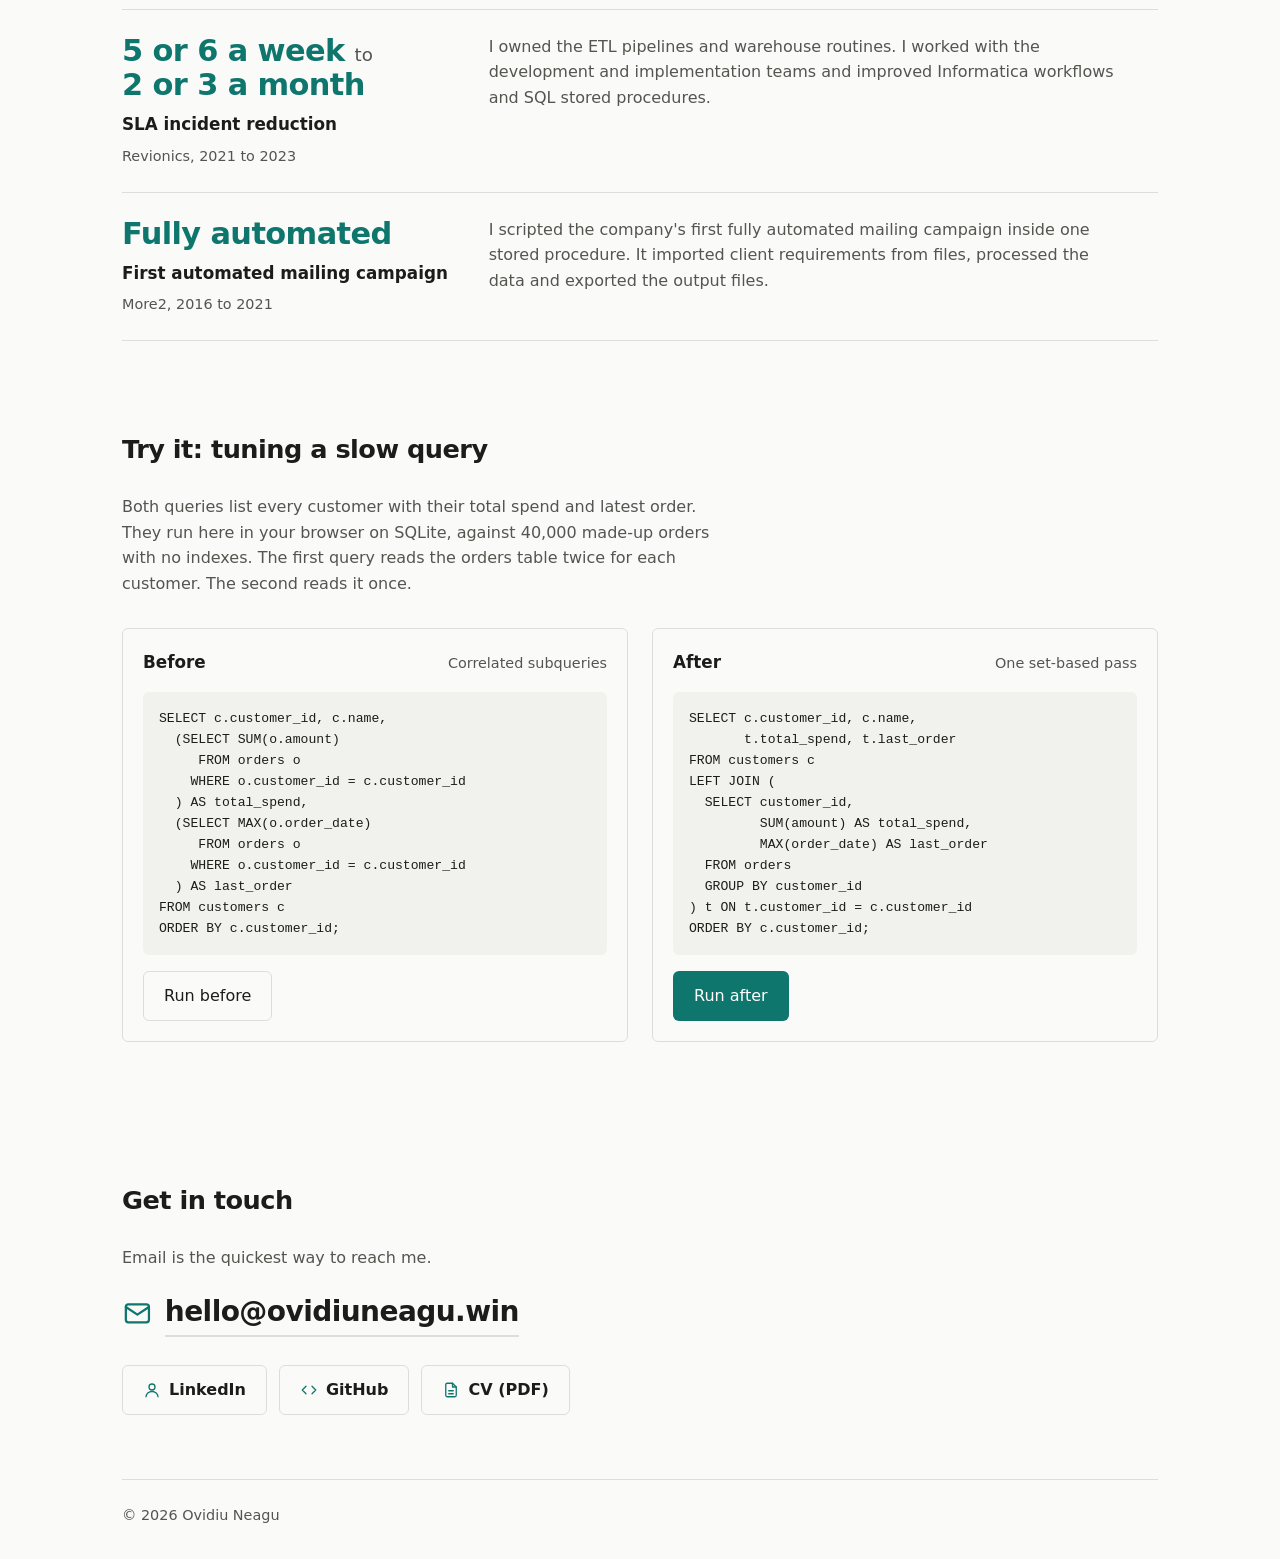
==== commit 090482b5: "Remove demo footnote Co-Authored-By: Claude Opus 5.5 <noreply@anthropic.com> Claude-Session: https:/" ====
--- a/index.html
+++ b/index.html
@@ -187,7 +187,6 @@
         </div>
       </div>
       <p class="demo-summary" aria-live="polite"></p>
-      <p class="demo-foot">This is SQLite, not SQL Server, but the technique is the same. Nothing leaves your browser.</p>
     </section>
 
     <!--
--- a/style.css
+++ b/style.css
@@ -200,7 +200,6 @@
 .demo-plan { list-style: none; margin: 0; padding: 0; font: .78rem/1.7 ui-monospace, SFMono-Regular, Menlo, Consolas, monospace; color: var(--muted); }
 .demo-plan li::before { content: "> "; color: var(--accent); }
 .demo-summary { margin: 1.5rem 0 0; font-weight: 600; min-height: 1.6em; }
-.demo-foot { color: var(--muted); font-size: .9rem; margin: .25rem 0 0; }
 
 /* Contact */
 .contact { padding-bottom: 4rem; }
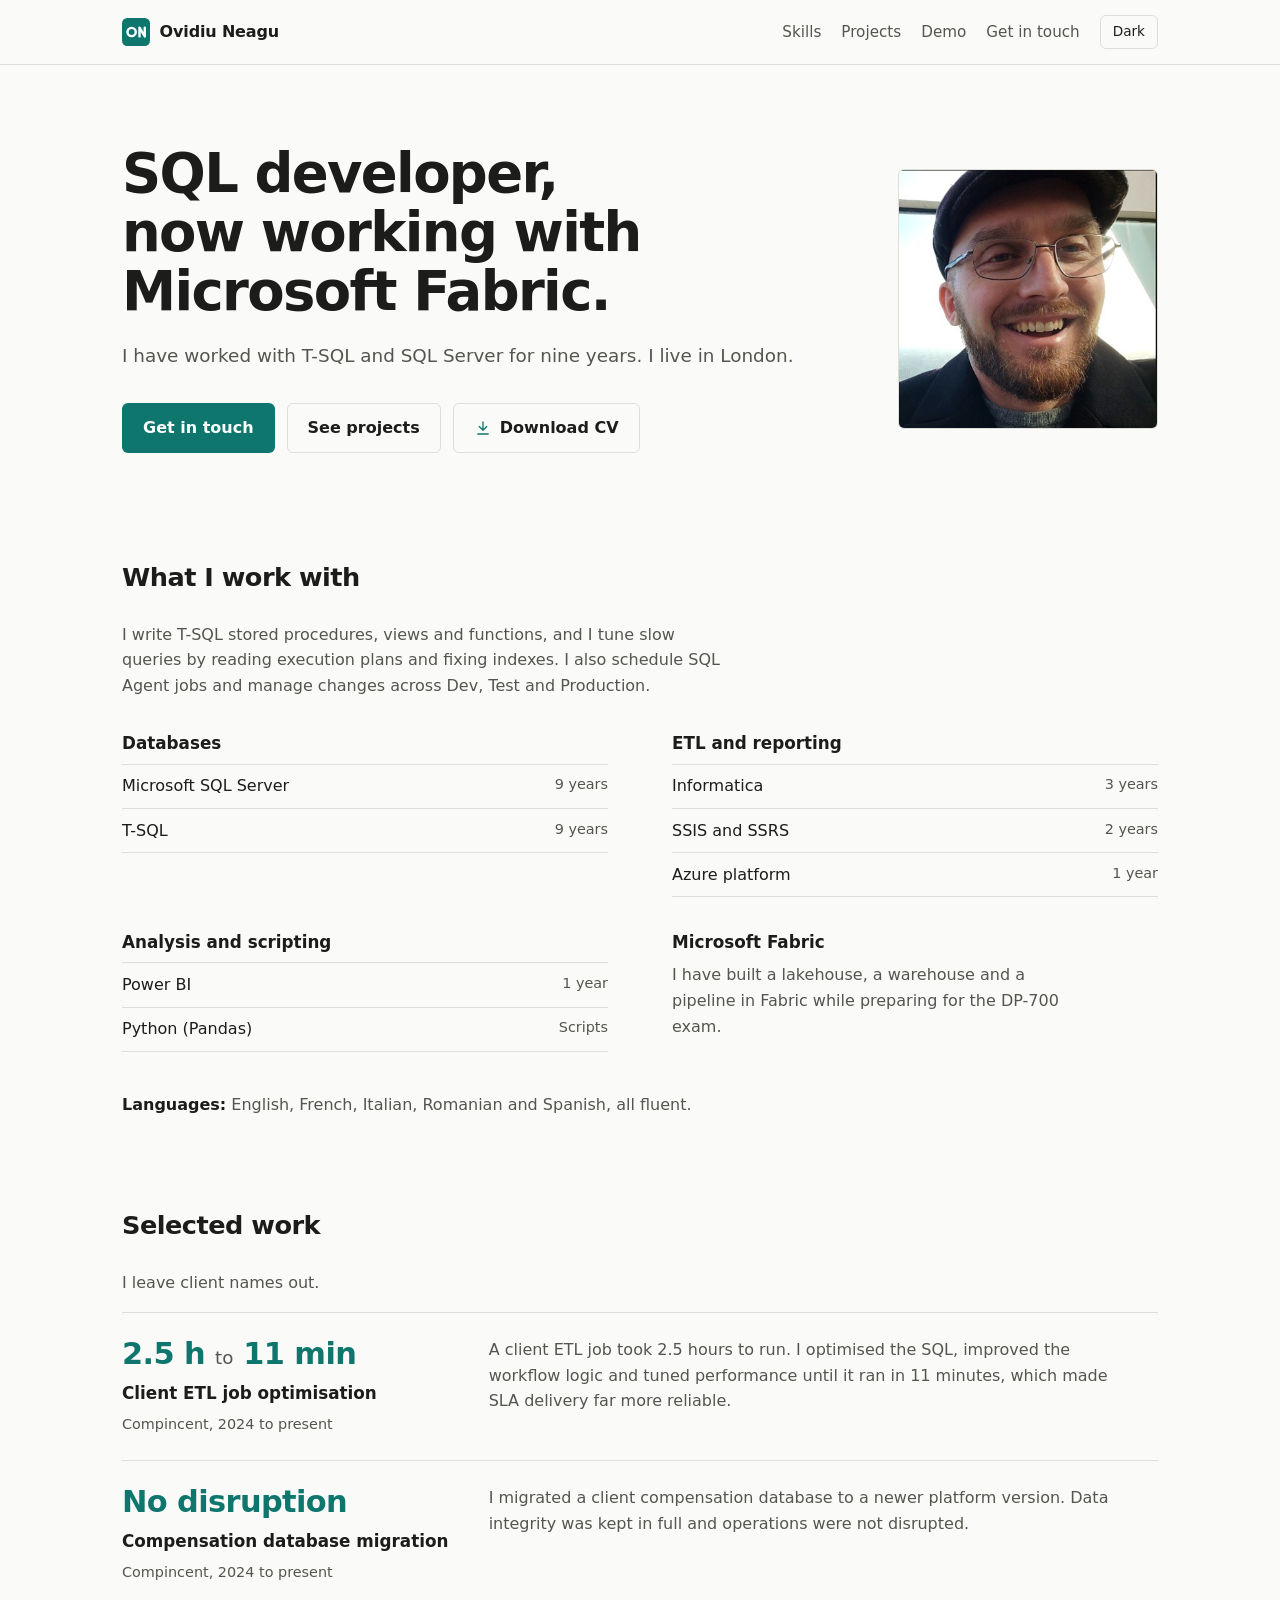
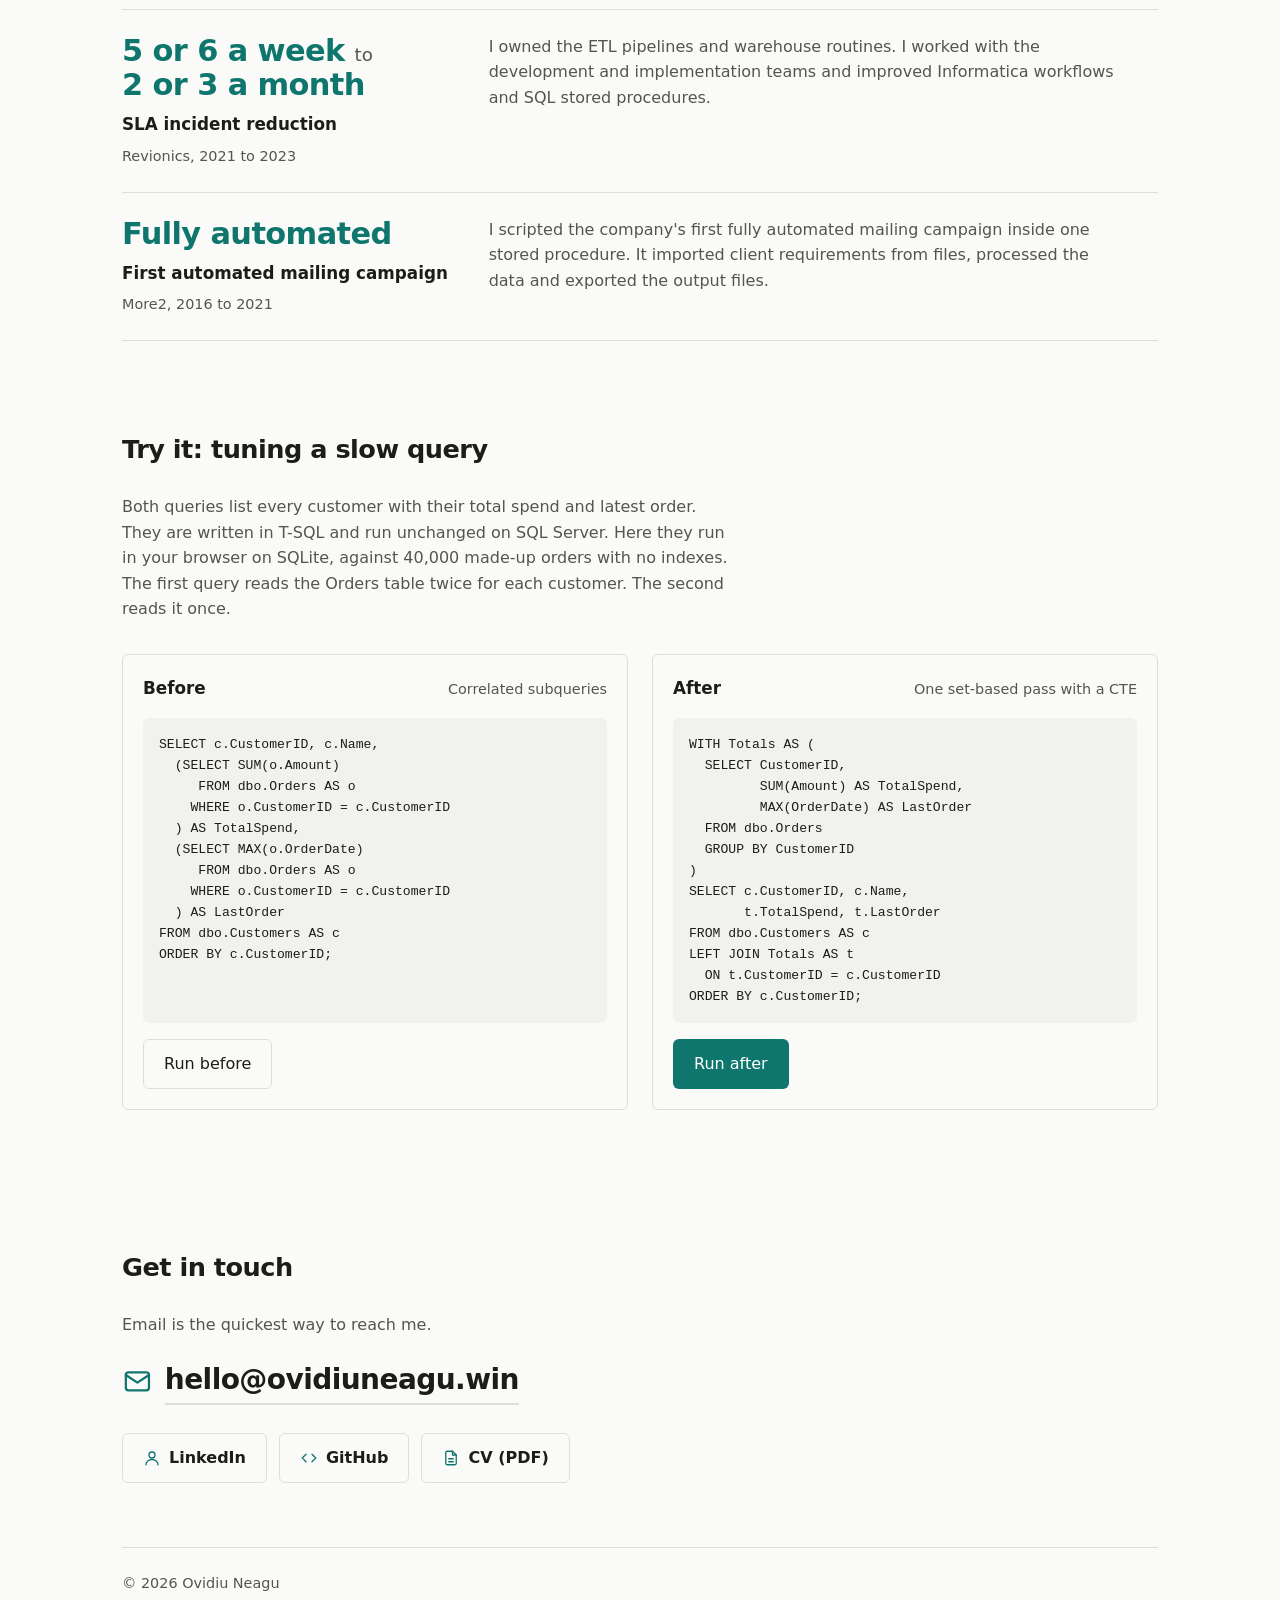
==== commit 51cd2f18: "Rewrite demo queries in T-SQL style with dbo schema and a CTE Co-Authored-By: Claude Opus 5.5 <norep" ====
--- a/index.html
+++ b/index.html
@@ -145,43 +145,45 @@
 
     <section class="wrap section reveal" id="demo">
       <h2>Try it: tuning a slow query</h2>
-      <p class="note">Both queries list every customer with their total spend and latest order. They run here in your browser on SQLite, against 40,000 made-up orders with no indexes. The first query reads the orders table twice for each customer. The second reads it once.</p>
+      <p class="note">Both queries list every customer with their total spend and latest order. They are written in T-SQL and run unchanged on SQL Server. Here they run in your browser on SQLite, against 40,000 made-up orders with no indexes. The first query reads the Orders table twice for each customer. The second reads it once.</p>
       <div class="demo">
         <div class="demo-card">
           <div class="demo-head">
             <h3>Before</h3>
             <span>Correlated subqueries</span>
           </div>
-<pre class="code"><code>SELECT c.customer_id, c.name,
-  (SELECT SUM(o.amount)
-     FROM orders o
-    WHERE o.customer_id = c.customer_id
-  ) AS total_spend,
-  (SELECT MAX(o.order_date)
-     FROM orders o
-    WHERE o.customer_id = c.customer_id
-  ) AS last_order
-FROM customers c
-ORDER BY c.customer_id;</code></pre>
+<pre class="code"><code>SELECT c.CustomerID, c.Name,
+  (SELECT SUM(o.Amount)
+     FROM dbo.Orders AS o
+    WHERE o.CustomerID = c.CustomerID
+  ) AS TotalSpend,
+  (SELECT MAX(o.OrderDate)
+     FROM dbo.Orders AS o
+    WHERE o.CustomerID = c.CustomerID
+  ) AS LastOrder
+FROM dbo.Customers AS c
+ORDER BY c.CustomerID;</code></pre>
           <button class="btn btn-ghost demo-run" type="button" data-query="slow">Run before</button>
           <div class="demo-out" aria-live="polite"></div>
         </div>
         <div class="demo-card">
           <div class="demo-head">
             <h3>After</h3>
-            <span>One set-based pass</span>
-          </div>
-<pre class="code"><code>SELECT c.customer_id, c.name,
-       t.total_spend, t.last_order
-FROM customers c
-LEFT JOIN (
-  SELECT customer_id,
-         SUM(amount) AS total_spend,
-         MAX(order_date) AS last_order
-  FROM orders
-  GROUP BY customer_id
-) t ON t.customer_id = c.customer_id
-ORDER BY c.customer_id;</code></pre>
+            <span>One set-based pass with a CTE</span>
+          </div>
+<pre class="code"><code>WITH Totals AS (
+  SELECT CustomerID,
+         SUM(Amount) AS TotalSpend,
+         MAX(OrderDate) AS LastOrder
+  FROM dbo.Orders
+  GROUP BY CustomerID
+)
+SELECT c.CustomerID, c.Name,
+       t.TotalSpend, t.LastOrder
+FROM dbo.Customers AS c
+LEFT JOIN Totals AS t
+  ON t.CustomerID = c.CustomerID
+ORDER BY c.CustomerID;</code></pre>
           <button class="btn btn-primary demo-run" type="button" data-query="fast">Run after</button>
           <div class="demo-out" aria-live="polite"></div>
         </div>
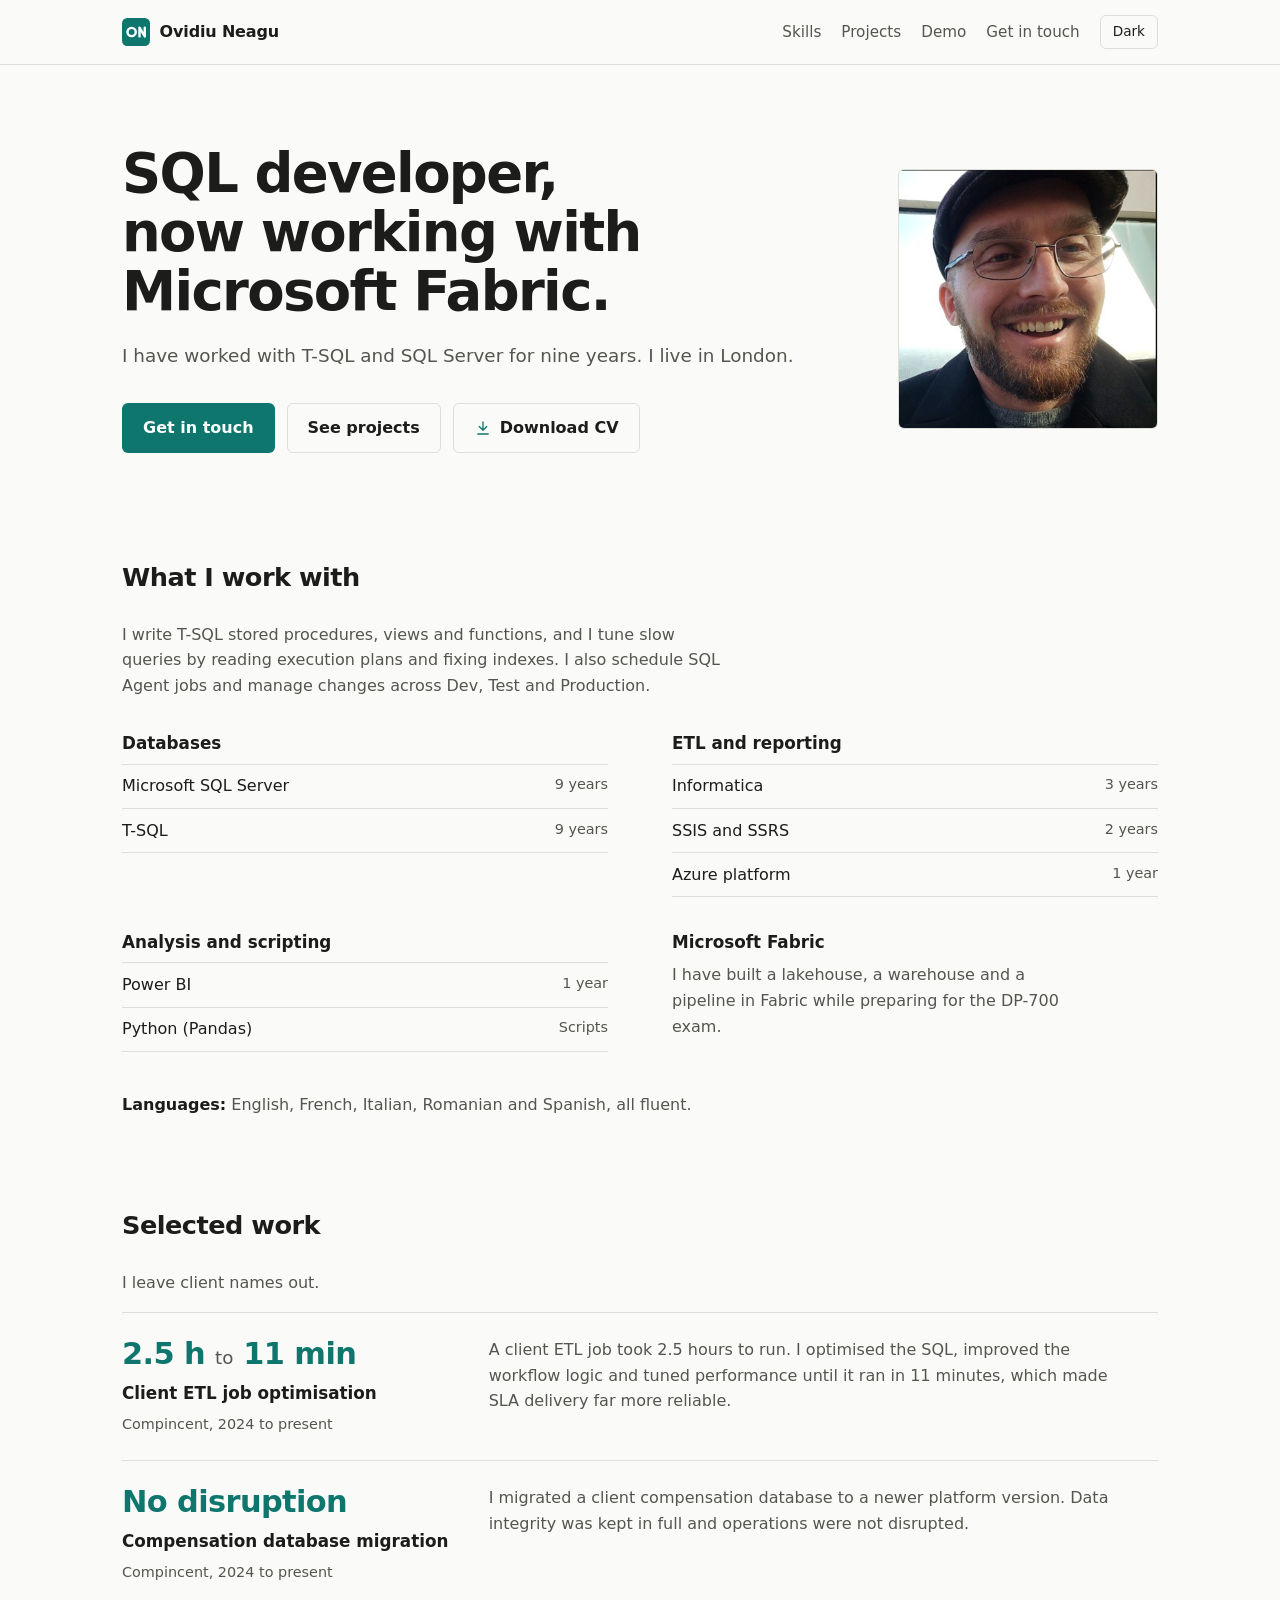
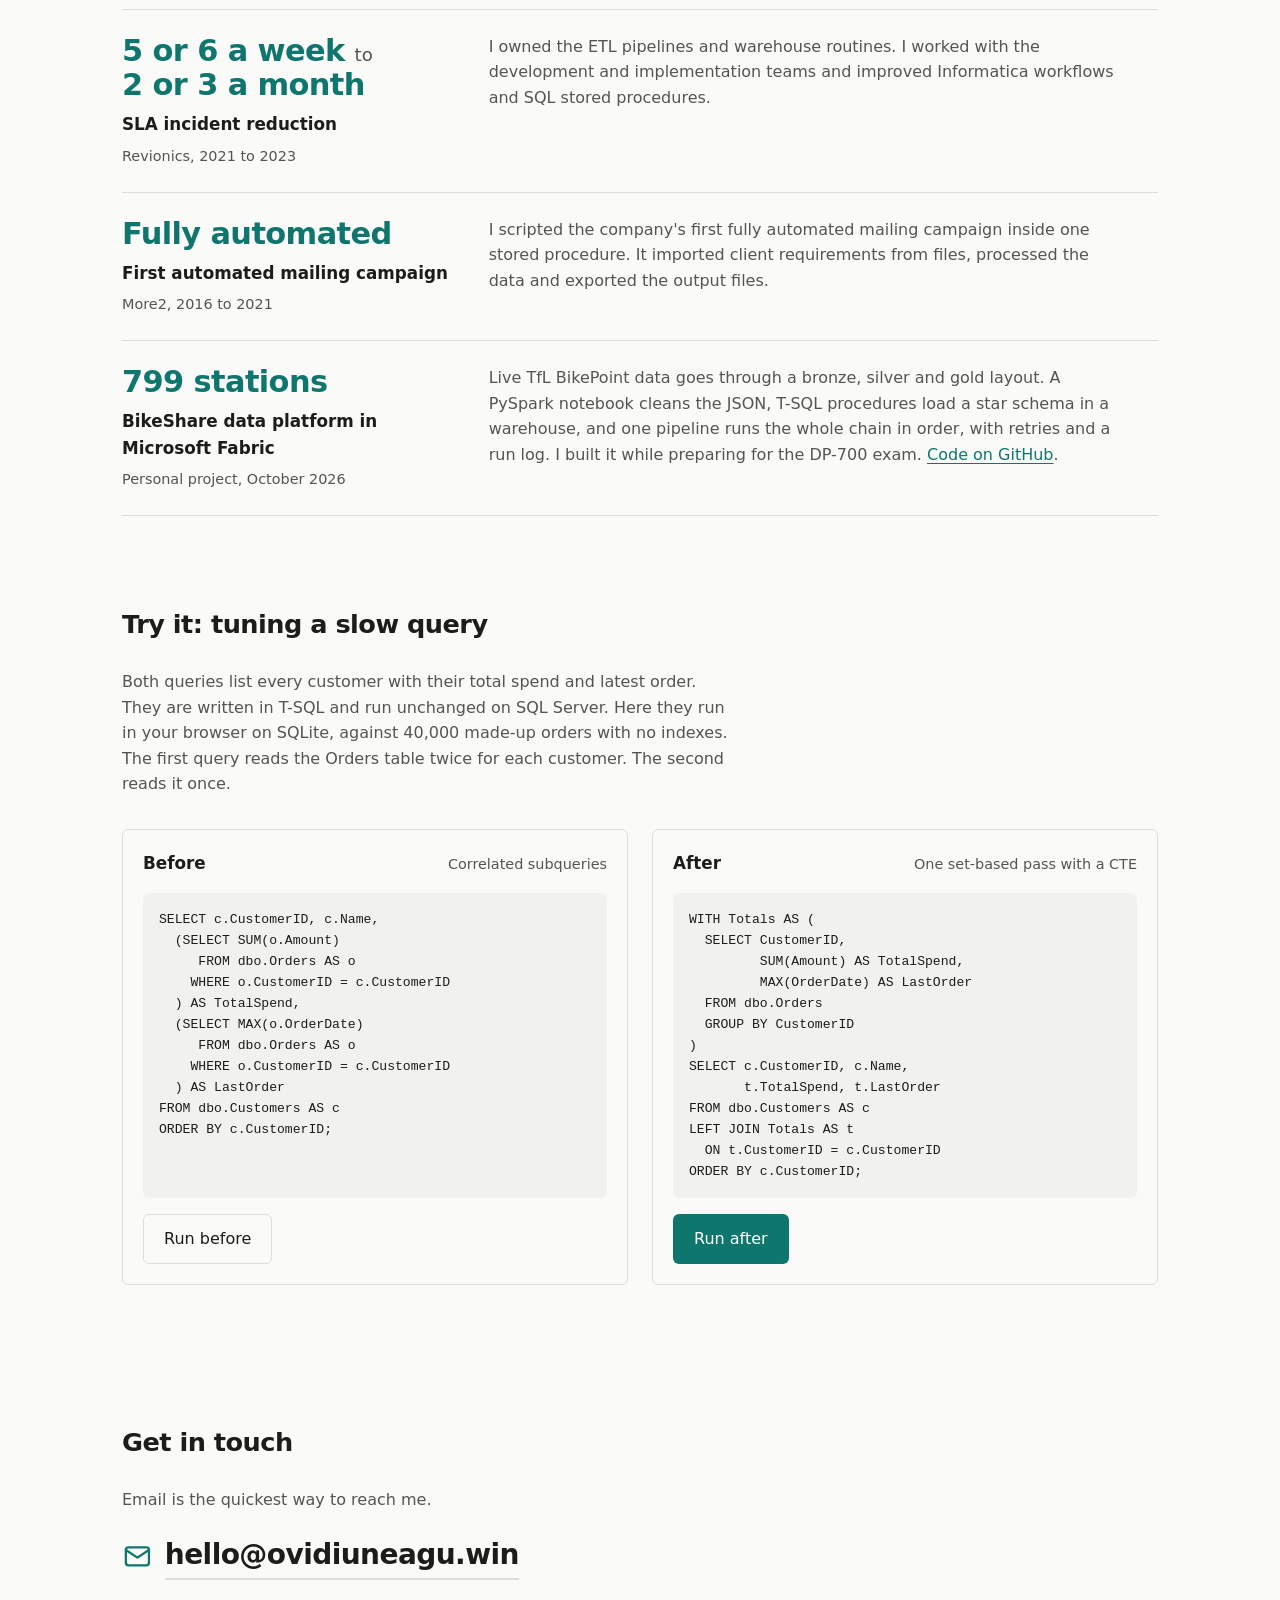
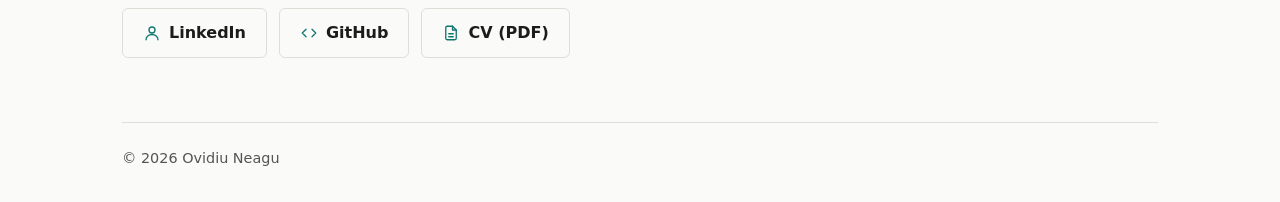
==== commit 8188b1cf: "Add BikeShare Fabric project to Selected work One new card with a link to the GitHub repo, and a sma" ====
--- a/index.html
+++ b/index.html
@@ -35,7 +35,7 @@
   </script>
   <link rel="stylesheet" href="style.css">
   <script src="script.js" defer></script>
-  <script src="demo.js" defer></script>
+  <script src="demo.js?v=20261013" defer></script>
 </head>
 <body>
   <a class="skip" href="#main">Skip to content</a>
@@ -140,6 +140,14 @@
           </div>
           <p>I scripted the company's first fully automated mailing campaign inside one stored procedure. It imported client requirements from files, processed the data and exported the output files.</p>
         </li>
+        <li>
+          <div>
+            <p class="result">799 stations</p>
+            <h3>BikeShare data platform in Microsoft Fabric</h3>
+            <p class="meta">Personal project, October 2026</p>
+          </div>
+          <p>Live TfL BikePoint data goes through a bronze, silver and gold layout. A PySpark notebook cleans the JSON, T-SQL procedures load a star schema in a warehouse, and one pipeline runs the whole chain in order, with retries and a run log. I built it while preparing for the <span class="nowrap">DP-700</span> exam. <a href="https://github.com/OvISaN-1/fabric-bikeshare-dp700">Code on GitHub</a>.</p>
+        </li>
       </ol>
     </section>
 
--- a/style.css
+++ b/style.css
@@ -172,6 +172,7 @@
 .projects .meta { font-size: .9rem; margin-top: .15rem; }
 .projects .result { color: var(--accent); font-size: clamp(1.5rem, 3vw, 1.9rem); font-weight: 650; letter-spacing: -0.02em; line-height: 1.15; margin: 0 0 .5rem; max-width: 14ch; text-wrap: balance; font-variant-numeric: tabular-nums; }
 .projects .to { color: var(--muted); font-size: .6em; font-weight: 500; letter-spacing: 0; }
+.projects p a { color: var(--accent); text-underline-offset: .2em; }
 @media (min-width: 768px) { .projects li { grid-template-columns: 1fr 2fr; } }
 
 /* Query tuning demo */
